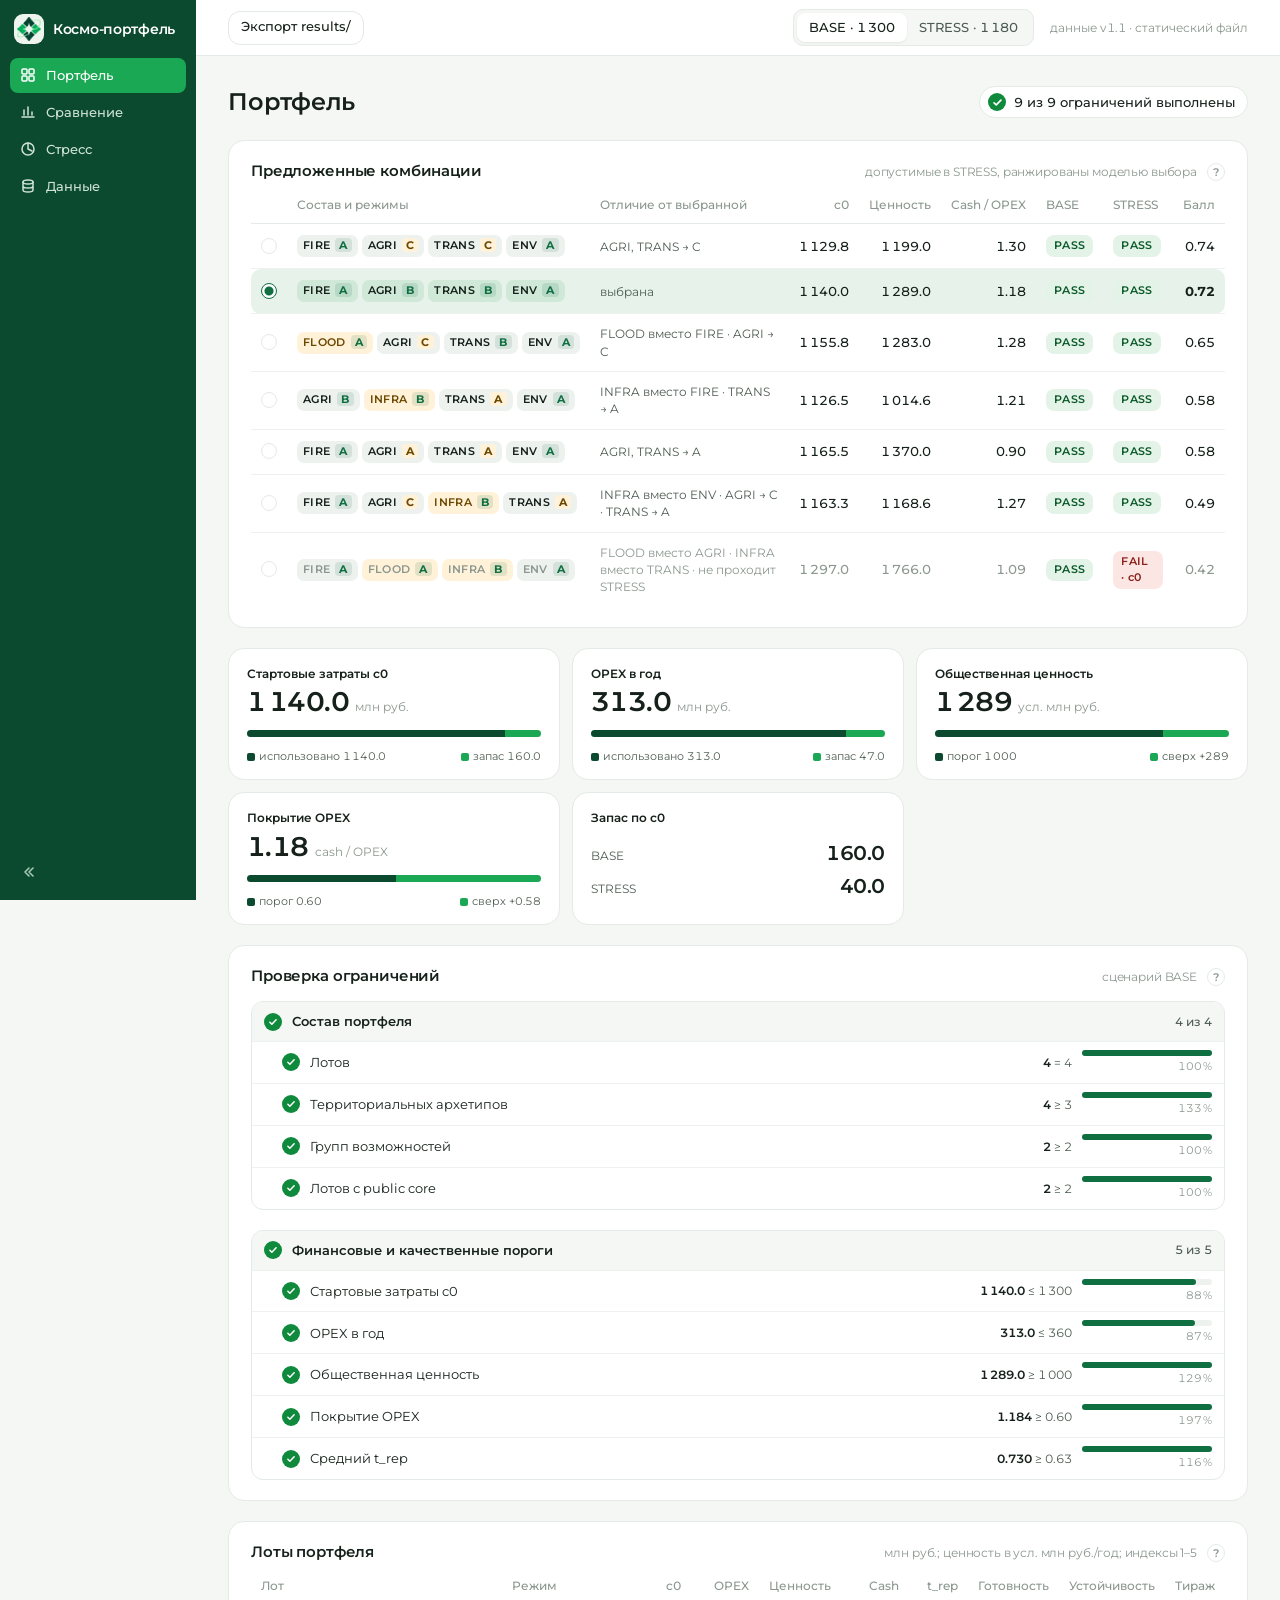
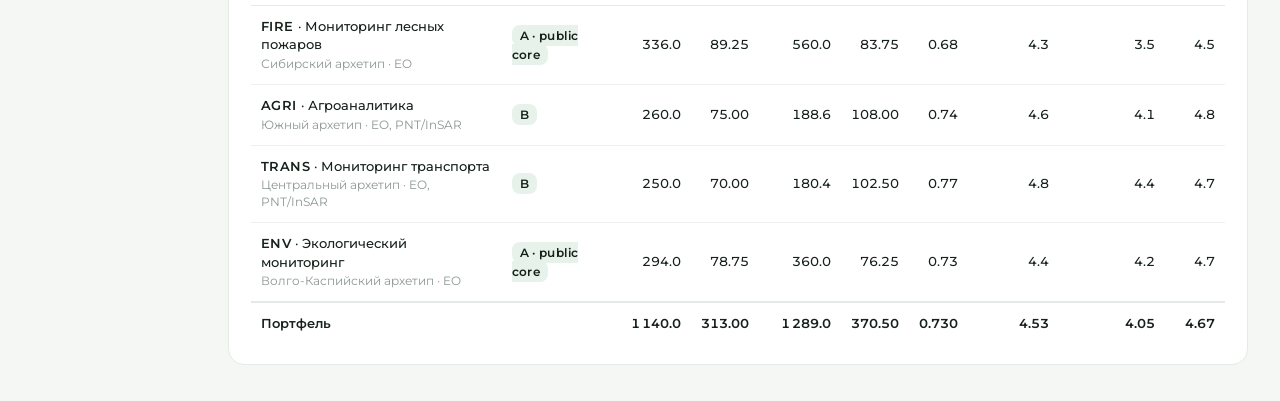
==== app/static/index.html @ 5682536c "Add the real front end and calculation wires for Case 02 tool app/: static vanilla-JS interface buil" ====
<!doctype html>
<html lang="ru">
<head>
<meta charset="utf-8">
<meta name="viewport" content="width=device-width,initial-scale=1">
<title>Космо-портфель</title>
<link rel="stylesheet" href="https://fonts.googleapis.com/css2?family=Montserrat:wght@400;500;600;700&display=swap">
<link rel="stylesheet" href="styles.css">
</head>
<body>
<div class="shell" id="shell">
  <aside class="side">
    <div class="brand"><i><img src="logo.png" alt=""></i><span>Космо-портфель</span></div>
    <nav class="nav" id="nav"></nav>
    <div class="collapse" id="collapse" title="Свернуть панель"><svg viewBox="0 0 16 16" fill="none" stroke="currentColor" stroke-width="1.6" stroke-linecap="round" stroke-linejoin="round"><path d="M9 4L5 8l4 4M13 4L9 8l4 4"></path></svg></div>
  </aside>
  <div class="body">
    <header class="hdr">
      <div class="hleft"><span class="btn ghost sm" id="export" title="Записать results/base.json, stress.json, alternatives.csv">Экспорт results/</span><span class="toast" id="toast"></span></div>
      <div class="hright"><div class="segc" id="scenario"></div><span class="ver" id="ver"></span></div>
    </header>
    <main class="main" id="main"><div class="empty">Загрузка…</div></main>
  </div>
</div>
<script type="module" src="app.js"></script>
</body>
</html>
---- app/static/styles.css ----
:root{color-scheme:light;
  --bg:#f5f7f5;--surface:#ffffff;--ink:#15211a;--ink-2:#4d5c52;--muted:#8b978f;--rule:#e4eae5;--rule-2:#eef2ef;
  --brand:#0f6f40;--brand-soft:#e6f2ea;--accent:#1aa854;
  --good:#0f8a3c;--good-soft:#e3f3e8;--crit:#c53a2f;--crit-soft:#fbe6e3;--warn:#c98500;--warn-soft:#fff2d8;
  --s1:#1e7c40;--s2:#d9861a;
  --f-ui:"Montserrat","Segoe UI",Arial,sans-serif;
  --f-display:"Montserrat","Segoe UI",Arial,sans-serif;
  --f-num:"Montserrat","Segoe UI",Arial,sans-serif;
  --f-code:"Montserrat","Segoe UI",Arial,sans-serif;
  --code-tracking:.03em;}
*{box-sizing:border-box}
html,body{margin:0;background:var(--bg);color:var(--ink);font-family:var(--f-ui);font-size:13px;line-height:1.45}
a{color:var(--brand);text-decoration:none}a:hover{color:#0b4a2e}
.shell{width:1600px;background:var(--bg);display:grid;grid-template-columns:196px 1fr}
.shell.collapsed{grid-template-columns:56px 1fr}
.body{min-width:0;display:flex;flex-direction:column}
/* sidebar: nav only */
.side{background:#0b4a2e;color:#cfe3d5;display:flex;flex-direction:column;padding:12px 10px 10px}
.side .brand{display:flex;align-items:center;gap:9px;padding:2px 4px 14px;color:#fff;font-family:var(--f-display);font-size:14px;font-weight:600;letter-spacing:-.02em;white-space:nowrap}
.side .brand i{width:30px;height:30px;border-radius:9px;background:#eef4ee;display:grid;place-items:center;flex:none}
.side .brand img{width:24px;height:24px;object-fit:contain}
.nav{display:flex;flex-direction:column;gap:2px}
.nav a{display:flex;align-items:center;gap:10px;padding:8px 10px;border-radius:8px;color:#cfe3d5;font-weight:500;font-size:13px;white-space:nowrap}
.nav a.on{background:#1aa854;color:#fff}
.nav svg{width:16px;height:16px;flex:none}
.collapse{margin-top:auto;width:36px;height:36px;display:grid;place-items:center;border-radius:8px;color:#a9cbb4;cursor:pointer}
.collapse svg{width:16px;height:16px}
.shell.collapsed .side{padding:12px 8px 10px;align-items:center}
.shell.collapsed .side .brand{padding:2px 0 14px}
.shell.collapsed .side .brand span,.shell.collapsed .nav a span{display:none}
.shell.collapsed .nav a{width:40px;padding:10px 0;justify-content:center}
.shell.collapsed .collapse svg{transform:scaleX(-1)}
/* header */
.hdr{height:56px;display:flex;align-items:center;justify-content:flex-end;gap:16px;padding:0 32px;background:var(--surface);border-bottom:1px solid var(--rule)}
.hright{display:flex;align-items:center;gap:16px}
.segc{display:flex;background:var(--bg);border:1px solid var(--rule);border-radius:10px;padding:3px}
.segc span{padding:5px 12px;border-radius:8px;font-size:13px;font-weight:500;color:var(--ink-2);font-variant-numeric:tabular-nums}
.segc span.on{background:var(--surface);color:var(--ink);box-shadow:0 1px 2px rgba(21,33,26,.08)}
.ver{font-size:12px;color:var(--muted);font-variant-numeric:tabular-nums}
/* page */
.main{padding:28px 32px 36px;display:flex;flex-direction:column;gap:20px}
.top{display:flex;align-items:center;justify-content:space-between;gap:16px;min-height:36px}
h1{font-family:var(--f-display);font-size:24px;font-weight:600;letter-spacing:-.01em;margin:0;line-height:1.1}
.pill{display:inline-flex;align-items:center;gap:8px;font-weight:500;font-size:13px;padding:6px 12px 6px 8px;border-radius:999px;background:var(--surface);border:1px solid var(--rule);color:var(--ink);font-variant-numeric:tabular-nums}
.pill .dot{width:18px;height:18px;border-radius:50%;display:grid;place-items:center;background:var(--good)}
.pill.bad .dot{background:var(--crit)}.pill.warn .dot{background:var(--warn)}
.pill .dot svg{width:11px;height:11px}
.card{background:var(--surface);border:1px solid var(--rule);border-radius:16px;padding:20px 22px}
.card h2{font-family:var(--f-display);font-size:14.5px;font-weight:600;letter-spacing:-.01em;margin:0 0 14px;display:flex;align-items:center;gap:10px}
.card h2 .u{font-family:var(--f-ui);font-size:12px;font-weight:400;color:var(--muted);margin-left:auto}
.card h2 .help{margin-left:auto}.card h2 .u+.help{margin-left:0}
/* help button + popover */
.help{position:relative;display:inline-flex;flex:none}
.help i{width:18px;height:18px;border-radius:50%;border:1px solid var(--rule);background:var(--surface);color:var(--muted);font-family:var(--f-ui);font-style:normal;font-weight:600;font-size:11px;line-height:16px;display:grid;place-items:center;cursor:pointer}
.help.open i{background:var(--ink);border-color:var(--ink);color:#fff}
.pop{display:none;position:absolute;top:26px;right:0;width:340px;background:var(--surface);border:1px solid var(--rule);border-radius:14px;box-shadow:0 10px 28px rgba(21,33,26,.16);padding:12px 14px;font-family:var(--f-ui);font-size:12.5px;line-height:1.5;font-weight:400;color:var(--ink-2);letter-spacing:0;z-index:5;text-align:left;white-space:normal}
.pop b{color:var(--ink);font-weight:600}
.help.open .pop{display:block}
.row2{display:grid;grid-template-columns:1fr 1fr;gap:20px}
.row2.w{grid-template-columns:1.1fr 1fr}
/* composer */
.composer{display:grid;grid-template-columns:repeat(4,minmax(0,1fr)) auto;gap:12px;align-items:start}
.fld label{display:block;font-size:12px;color:var(--muted);margin-bottom:5px}
.acts{display:flex;gap:8px;padding-top:23px}
.sel{height:48px;display:flex;align-items:center;gap:10px;padding:0 12px 0 14px;background:var(--surface);border:1px solid var(--rule);border-radius:12px}
.code{font-family:var(--f-code);letter-spacing:var(--code-tracking);font-weight:600;font-size:13px;color:var(--brand)}
.sel .nm{color:var(--ink-2);font-size:13px;flex:1;white-space:nowrap;overflow:hidden;text-overflow:ellipsis}
.mode{font-family:var(--f-code);letter-spacing:var(--code-tracking);font-size:12px;font-weight:600;color:var(--ink);background:var(--brand-soft);padding:3px 8px;border-radius:8px}
.sel svg{width:14px;height:14px;color:var(--muted);flex:none}
.btn{height:48px;display:inline-flex;align-items:center;padding:0 16px;border-radius:12px;background:var(--brand);color:#fff;font-weight:600;font-size:14px;white-space:nowrap}
.btn.ghost{background:var(--surface);border:1px solid var(--rule);color:var(--ink);font-weight:500}
/* tiles */
.tiles{display:grid;grid-template-columns:repeat(5,minmax(0,1fr));gap:12px}
.tiles.four{grid-template-columns:repeat(4,minmax(0,1fr))}
.tile{background:var(--surface);border:1px solid var(--rule);border-radius:16px;padding:16px 18px 14px;display:flex;flex-direction:column;gap:6px}
.tile .tl{display:flex;justify-content:space-between;align-items:center;font-size:12px;color:var(--ink);font-weight:600}
.seg{display:flex;height:7px;border-radius:4px;overflow:hidden;margin-top:8px;background:var(--rule-2)}
.seg i{display:block;height:100%}.seg .req{background:#0b4a2e}.seg .sur{background:var(--accent)}
.seglbl{display:flex;justify-content:space-between;gap:6px;font-size:11px;color:var(--ink-2);margin-top:6px;white-space:nowrap;font-variant-numeric:tabular-nums}
.seglbl .sw{width:8px;height:8px;border-radius:2px;margin-right:4px}
.seglbl.col{flex-direction:column;align-items:flex-start;gap:3px;margin-top:12px}
.tile .tv{font-family:var(--f-num);font-size:27px;font-weight:600;letter-spacing:-.02em;line-height:1.05;font-variant-numeric:tabular-nums}
.tile .tv small{font-family:var(--f-ui);font-size:12px;font-weight:400;color:var(--muted);margin-left:6px;letter-spacing:0;white-space:nowrap}
.bar{position:relative;height:4px;border-radius:2px;background:var(--rule-2);margin-top:6px}
.bar i{position:absolute;left:0;top:0;height:100%;border-radius:2px;background:var(--brand)}
.bar i.thin{background:var(--warn)}.bar i.bad{background:var(--crit)}
.bar b{position:absolute;top:-3px;width:2px;height:10px;background:var(--ink);border-radius:1px;margin-left:-1px}
.tile .tc{font-size:12px;color:var(--muted);font-variant-numeric:tabular-nums;display:flex;justify-content:space-between;gap:8px}
.tile .tc.warn{color:var(--warn)}
/* constraint checks */
.circ{width:18px;height:18px;border-radius:50%;display:grid;place-items:center;flex:none;background:var(--good)}
.circ svg{width:10px;height:10px}
.jobs{border:1px solid var(--rule);border-radius:12px;overflow:hidden}
.jg{border-bottom:1px solid var(--rule)}.jg:last-child{border-bottom:0}
.jh{display:flex;align-items:center;gap:10px;padding:10px 12px;background:var(--bg);font-weight:600;font-size:13px}
.jh .cnt{margin-left:auto;font-family:var(--f-num);font-size:12px;color:var(--ink-2);font-weight:500;font-variant-numeric:tabular-nums}
.jh .chev{width:14px;height:14px;color:var(--muted)}
.jr{display:grid;grid-template-columns:18px 1fr 130px 130px;gap:10px;align-items:center;padding:8px 12px 8px 30px;border-top:1px solid var(--rule-2);font-size:13px}
.jr .m{font-family:var(--f-num);font-size:12px;color:var(--ink-2);text-align:right;font-variant-numeric:tabular-nums;white-space:nowrap}
.jr .m b{color:var(--ink);font-weight:600}
.mbar{height:6px;background:var(--rule-2);border-radius:4px;position:relative}
.mbar i{position:absolute;left:0;top:0;height:100%;border-radius:3px;background:var(--brand)}
.mtxt{font-size:11px;color:var(--muted);text-align:right;margin-top:3px;font-variant-numeric:tabular-nums}
/* lot list */
.lotrow{display:grid;grid-template-columns:14px 52px 1fr auto auto;gap:12px;align-items:center;padding:10px 8px;border-bottom:1px solid var(--rule-2);font-size:13px}
.lotrow:last-child{border-bottom:0}
.lotrow.best{background:var(--brand-soft);border-radius:10px}
.lotrow .rg{font-size:12px;color:var(--muted)}
.lotrow .c0{font-family:var(--f-num);font-weight:500;font-variant-numeric:tabular-nums;white-space:nowrap}
.lotrow .chev{width:12px;height:12px;color:var(--muted)}
.lotdet{padding:4px 8px 14px 34px;border-bottom:1px solid var(--rule-2);display:grid;grid-template-columns:repeat(3,1fr);gap:8px 16px;font-size:12px}
.lotdet .k{color:var(--muted)}.lotdet .v{font-family:var(--f-num);font-weight:500;font-variant-numeric:tabular-nums;margin-top:1px}
/* composition checks (unused on page 1 now) */
.comp{display:flex;gap:28px;padding:0 4px;font-size:13px;color:var(--ink-2);font-variant-numeric:tabular-nums}
.ck{display:inline-flex;align-items:center;gap:8px}
.ck svg{width:14px;height:14px;color:var(--good)}
.ck b{font-weight:600;color:var(--ink)}
/* tables */
table{border-collapse:collapse;width:100%;font-size:13px}
th{font-size:12px;color:var(--muted);text-align:left;padding:0 10px 10px;border-bottom:1px solid var(--rule);font-weight:500;white-space:nowrap}
td{padding:11px 10px;border-bottom:1px solid var(--rule-2);vertical-align:middle}
tr:last-child td{border-bottom:0}
td.num,th.num{text-align:right;white-space:nowrap;font-variant-numeric:tabular-nums}
td.num{font-family:var(--f-num);font-weight:500}
td .code{color:var(--ink)}
td .sub{color:var(--muted);font-size:12px;margin-top:1px}
tr.hl td{background:var(--brand-soft)}
tr.hl td:first-child{border-radius:10px 0 0 10px}tr.hl td:last-child{border-radius:0 10px 10px 0}
.st{display:inline-flex;align-items:center;font-family:var(--f-code);letter-spacing:var(--code-tracking);font-size:11px;font-weight:600;padding:3px 8px;border-radius:8px}
.st.ok{background:var(--good-soft);color:#0c5a2a}.st.fail{background:var(--crit-soft);color:#8a2119}.st.thin{background:var(--warn-soft);color:#6b4700}
.note{font-size:12px;color:var(--muted);margin-top:10px}
/* charts */
svg text{font-family:var(--f-ui);font-size:11px;fill:var(--ink-2)}
svg text.n{font-family:var(--f-num);font-variant-numeric:tabular-nums;font-weight:500}
svg text.xl,svg .xl text{font-size:9.5px;letter-spacing:.02em;fill:var(--ink-2)}
svg .xm text{font-size:9px;letter-spacing:.1em;fill:var(--muted);font-weight:600}
svg .grid{stroke:var(--rule-2);stroke-width:1}svg .axis{stroke:var(--rule);stroke-width:1}
.legend{display:flex;gap:16px;font-size:12px;color:var(--ink-2);margin-top:8px}
.legend i{display:inline-block;width:10px;height:10px;border-radius:3px;margin-right:6px;vertical-align:-1px}
.legend i.line{width:14px;height:0;border-top:2px dashed var(--crit);vertical-align:2px;border-radius:0}
/* horizontal bars */
.hb{display:grid;grid-template-columns:170px 1fr 56px;gap:12px;align-items:center;font-size:13px;padding:6px 0;font-variant-numeric:tabular-nums}
.hb .code{color:var(--ink)}
.hb .track{height:8px;background:var(--rule-2);border-radius:4px;position:relative}
.hb .track i{position:absolute;left:0;top:0;height:100%;border-radius:4px;background:var(--brand)}
.hb .v{font-family:var(--f-num);font-weight:500;text-align:right}
/* chips */
.chips{display:flex;gap:6px;flex-wrap:wrap}
.chip{display:inline-flex;align-items:center;gap:6px;font-size:13px;padding:7px 12px;white-space:nowrap;border-radius:8px;background:var(--surface);color:var(--ink-2);border:1px solid var(--rule)}
.chip.on{background:var(--ink);color:#fff;border-color:var(--ink)}
.chip svg{width:12px;height:12px}
/* matrix */
.matrix td{text-align:center}
.matrix td:first-child,.matrix th:first-child,.matrix td:last-child,.matrix th:last-child{text-align:left}
.cell{display:inline-block;font-family:var(--f-num);font-variant-numeric:tabular-nums;font-size:12px;font-weight:500;padding:4px 10px;border-radius:8px;min-width:92px}
.cell.ok{background:var(--good-soft);color:#0c5a2a}.cell.thin{background:var(--warn-soft);color:#6b4700}.cell.bad{background:var(--crit-soft);color:#8a2119}
.sw{display:inline-block;width:10px;height:10px;border-radius:3px;margin-right:6px;vertical-align:-1px}
/* weights */
.wrow{display:grid;grid-template-columns:172px 40px 88px 1fr;gap:12px;align-items:center;padding:8px 0;border-bottom:1px solid var(--rule-2);font-size:13px}
.wrow:last-child{border-bottom:0}
.wrow .w{font-family:var(--f-num);font-weight:500;text-align:right;font-variant-numeric:tabular-nums}
.wrow .track{height:6px;background:var(--rule-2);border-radius:3px}.wrow .track i{display:block;height:100%;background:var(--brand);border-radius:3px}
.wrow .why{font-size:12px;color:var(--muted);white-space:nowrap}
.lock{display:inline-flex;align-items:center;gap:6px;font-size:12px;color:var(--good);font-weight:500}
.lock svg{width:13px;height:13px}
/* type-specimen caption strip (font proposals only) */
.spec{grid-column:1/-1;height:44px;display:flex;align-items:center;gap:14px;padding:0 36px;background:var(--ink);color:#fff;font-size:13px}
.spec b{font-family:var(--f-display);font-weight:600;font-size:14px}
.spec span{color:#b9c6bd}

/* suggested combinations */
.radio{display:inline-block;width:16px;height:16px;border-radius:50%;border:1.5px solid var(--rule);background:var(--surface);vertical-align:-3px}
.radio.on{border-color:var(--brand);background:radial-gradient(circle,var(--brand) 0 4px,var(--surface) 5px)}
.lots{display:inline-flex;gap:4px}
.lot{font-family:var(--f-code);letter-spacing:var(--code-tracking);font-size:11px;font-weight:600;color:var(--ink);background:var(--rule-2);padding:3px 6px;border-radius:7px;white-space:nowrap}
tr.hl .lot{background:#cfe8d8}
.lot.swap{background:var(--warn-soft);color:#6b4700}
td.why{color:var(--ink-2);font-size:12px}
tr.dim td{color:var(--muted)}tr.dim .lot{color:var(--muted)}
/* constraint groups side by side */
.jobs2{display:grid;grid-template-columns:1fr 1fr;gap:20px}
.mbar i.thin{background:var(--warn)}.mtxt.thin{color:var(--warn)}
/* lots table */
tr.total td{border-top:2px solid var(--rule);border-bottom:0;font-weight:600;color:var(--ink)}
td .name{font-weight:500}td .sub{color:var(--muted);font-size:11.5px;margin-top:2px}

/* lot chips with mode letter */
.lot b{margin-left:5px;padding:0 4px;border-radius:4px;background:rgba(15,111,64,.12);color:var(--brand);font-weight:700}
.lot b.chg{background:var(--warn-soft);color:#6b4700}
/* two-line margin tile */
.two{display:flex;flex-direction:column;gap:4px;margin-top:6px}
.two div{display:flex;justify-content:space-between;align-items:baseline;font-size:12px;color:var(--ink-2)}
.two b{font-family:var(--f-num);font-size:20px;font-weight:600;color:var(--ink);font-variant-numeric:tabular-nums;letter-spacing:-.02em}

/* ---- app-specific (interactive states, fluid shell) ---- */
.shell{width:100%;min-height:100vh}
.side{position:sticky;top:0;height:100vh}
.nav a{cursor:pointer;user-select:none}.nav a:hover{background:rgba(255,255,255,.08);color:#fff}.nav a.on:hover{background:#1aa854}
.collapse:hover{background:rgba(255,255,255,.08);color:#fff}
.hdr{justify-content:space-between}
.hleft{display:flex;align-items:center;gap:12px}
.btn.sm{height:34px;padding:0 12px;font-size:12.5px;cursor:pointer}
.toast{font-size:12px;color:var(--good);opacity:0;transition:opacity .3s}.toast.show{opacity:1}
.segc span{cursor:pointer}
tr.pick{cursor:pointer}tr.pick:hover td{background:var(--bg)}tr.pick.hl:hover td{background:var(--brand-soft)}
.radio{cursor:pointer}
.help i{cursor:pointer}
.pill.bad .dot{background:var(--crit)}
.two b.neg{color:var(--crit)}
.jr.bad{background:var(--crit-soft)}.jr.bad .circ{background:var(--crit)}.jr.bad .mbar i{background:var(--crit)}.jr.bad .mtxt{color:var(--crit)}
.jh.bad .circ{background:var(--crit)}
.empty{padding:24px;color:var(--muted);font-size:13px}
svg .xm text{font-size:9px;letter-spacing:.1em;fill:var(--muted);font-weight:600}
@media (max-width:1280px){.tiles{grid-template-columns:repeat(3,minmax(0,1fr))}.row2,.row2.w,.jobs2{grid-template-columns:1fr}}

/* ---- вкладка «Данные» ---- */
.slots{display:grid;grid-template-columns:repeat(3,minmax(0,1fr));gap:12px}
.slot{display:flex;flex-direction:column;gap:8px;padding:16px 18px;border:1.5px dashed var(--rule);border-radius:14px;background:var(--bg);cursor:pointer;min-height:96px;justify-content:center}
.slot:hover{border-color:var(--brand)}.slot.ok{border-style:solid;border-color:var(--good);background:var(--good-soft)}.slot.bad{border-style:solid;border-color:var(--crit);background:var(--crit-soft)}
.slot input{display:none}
.slot-t{display:flex;align-items:baseline;gap:10px}.slot-t b{font-size:13px}.slot-t span{font-size:12px;color:var(--ink-2)}
.slot-s{font-size:12px}.slot-s .muted{color:var(--muted)}
.dz.over{outline:2px solid var(--brand);outline-offset:-2px}
.issues{margin-top:12px;font-size:12.5px}.issues b{display:block;margin:8px 0 4px}
.iss{padding:6px 10px;border-radius:8px;margin-bottom:4px}.iss.bad{background:var(--crit-soft);color:#8a2119}.iss.warn{background:var(--warn-soft);color:#6b4700}
.acts2{display:flex;gap:8px;align-items:center;margin-top:16px}
.btn.off{opacity:.45;pointer-events:none}
.fmt{display:grid;grid-template-columns:repeat(3,minmax(0,1fr));gap:20px;font-size:12.5px}.fmt b{display:block;margin-bottom:8px}
.cols{display:flex;flex-wrap:wrap;gap:4px}.cols .lot{font-weight:500;letter-spacing:0}.cols .lot.txt{background:#e6f2ea}
.scroll{overflow-x:auto}.scroll table{min-width:900px}
table.half{max-width:520px}
td.mono{font-family:var(--f-code);letter-spacing:.03em;font-size:12px;color:var(--ink-2)}
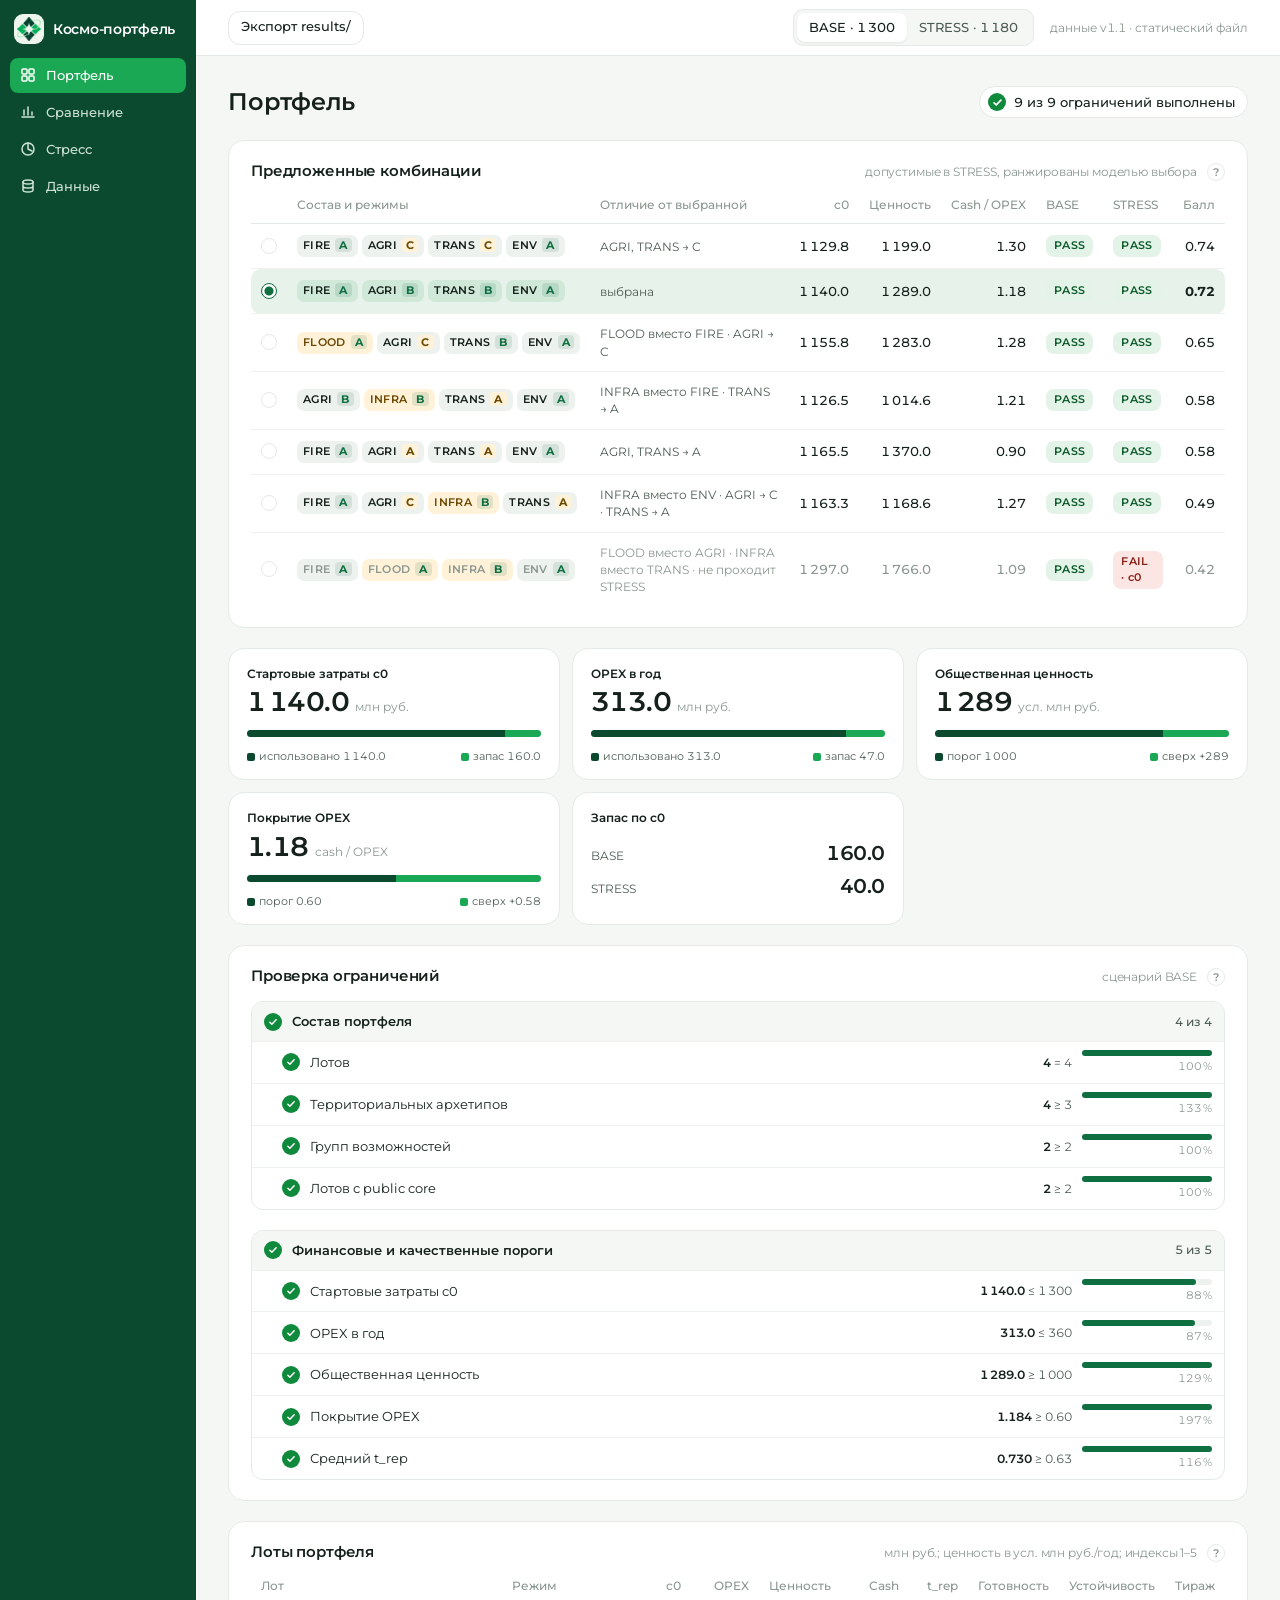
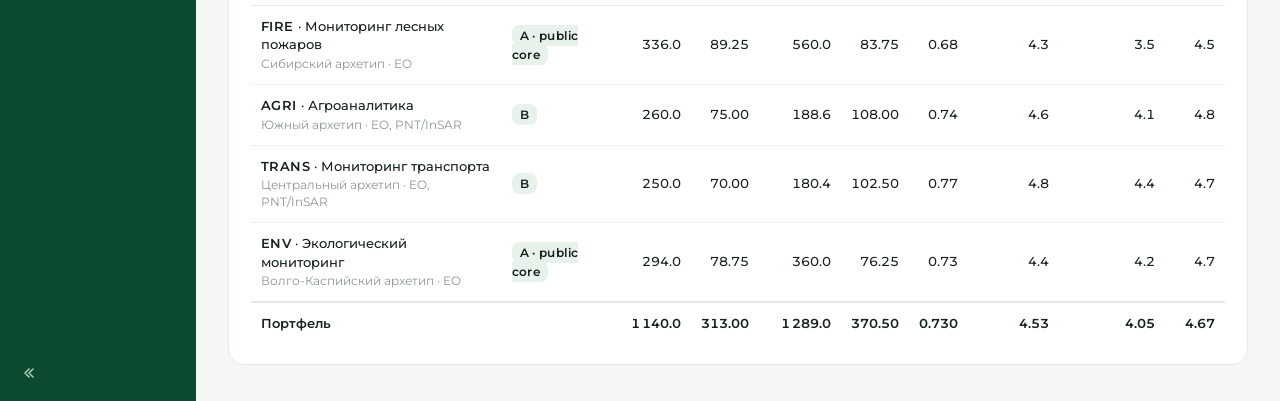
==== commit 1f9a6577: "App: sidebar spans the full page like the mockup The panel no longer stops at the viewport height; b" ====
--- a/app/static/index.html
+++ b/app/static/index.html
@@ -10,8 +10,10 @@
 <body>
 <div class="shell" id="shell">
   <aside class="side">
-    <div class="brand"><i><img src="logo.png" alt=""></i><span>Космо-портфель</span></div>
-    <nav class="nav" id="nav"></nav>
+    <div class="side-top">
+      <div class="brand"><i><img src="logo.png" alt=""></i><span>Космо-портфель</span></div>
+      <nav class="nav" id="nav"></nav>
+    </div>
     <div class="collapse" id="collapse" title="Свернуть панель"><svg viewBox="0 0 16 16" fill="none" stroke="currentColor" stroke-width="1.6" stroke-linecap="round" stroke-linejoin="round"><path d="M9 4L5 8l4 4M13 4L9 8l4 4"></path></svg></div>
   </aside>
   <div class="body">
--- a/app/static/styles.css
+++ b/app/static/styles.css
@@ -194,7 +194,9 @@
 
 /* ---- app-specific (interactive states, fluid shell) ---- */
 .shell{width:100%;min-height:100vh}
-.side{position:sticky;top:0;height:100vh}
+/* панель на всю высоту страницы, как в макете; бренд с навигацией липнут к верху окна при прокрутке, кнопка сворачивания — внизу панели */
+.side{min-height:100vh}
+.side-top{position:sticky;top:12px;display:flex;flex-direction:column}
 .nav a{cursor:pointer;user-select:none}.nav a:hover{background:rgba(255,255,255,.08);color:#fff}.nav a.on:hover{background:#1aa854}
 .collapse:hover{background:rgba(255,255,255,.08);color:#fff}
 .hdr{justify-content:space-between}
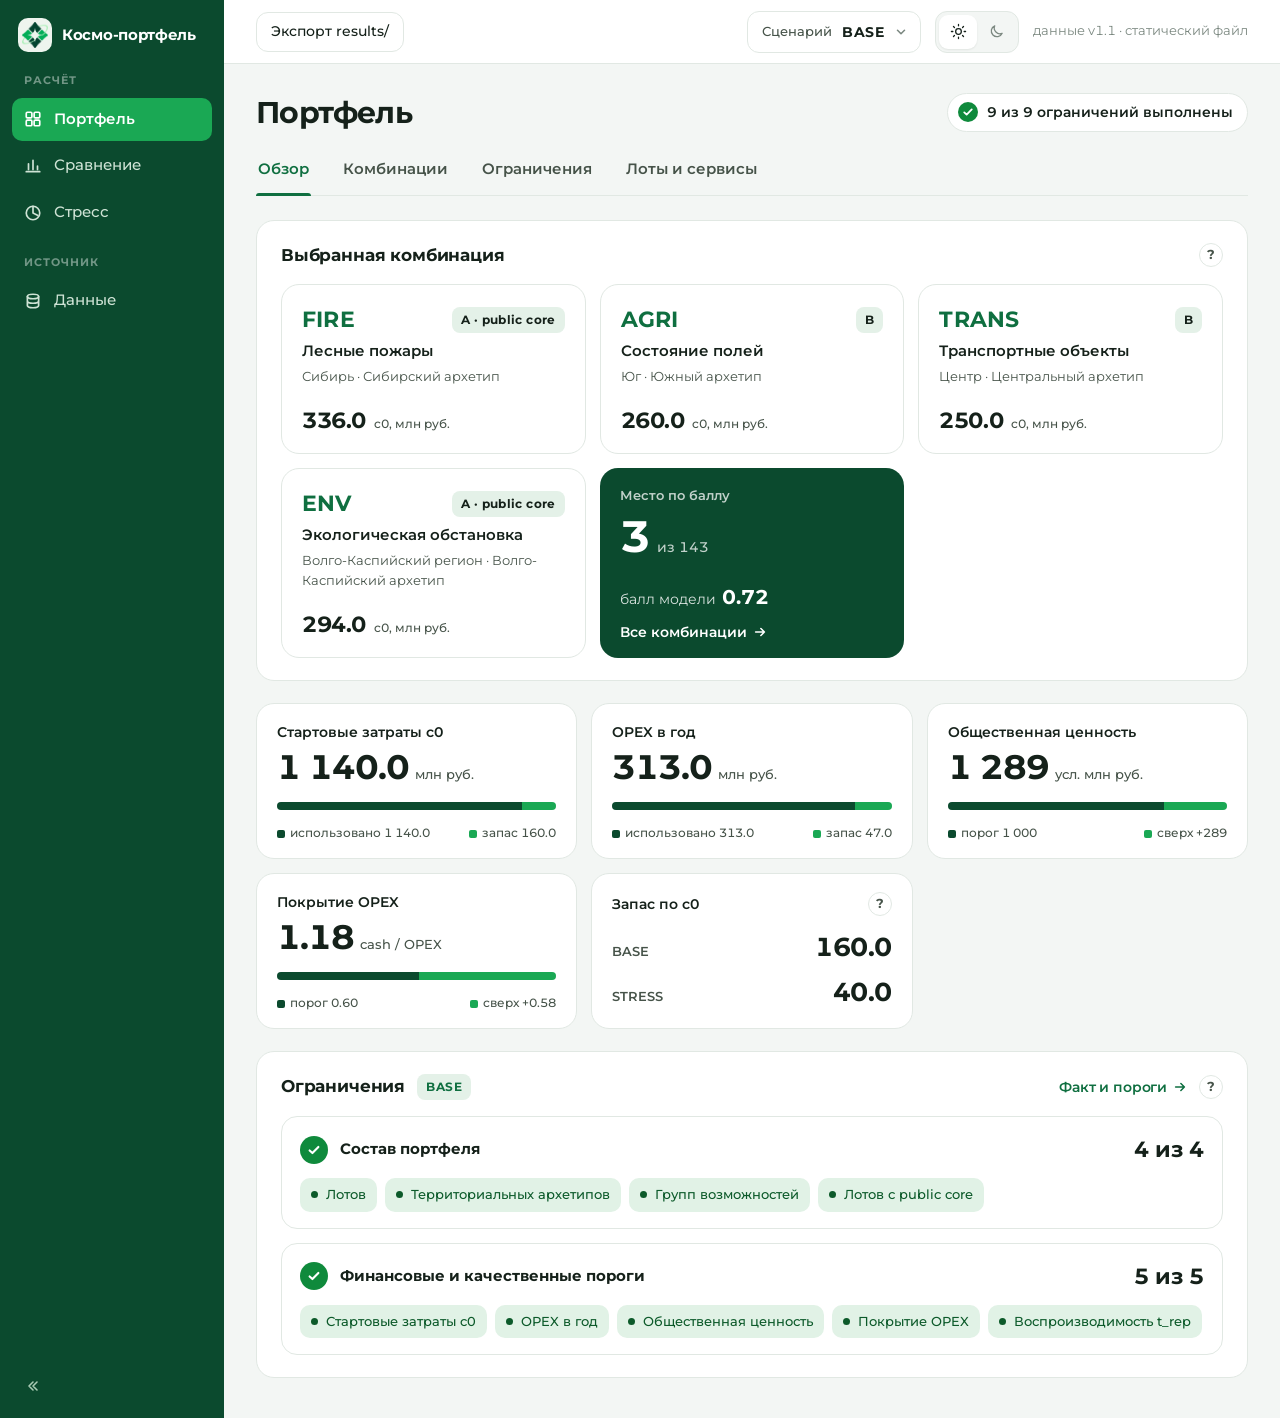
==== commit c1637336: "Redesign interface: dark theme, scenario menu, sub tabs on every page - Light and dark themes via to" ====
--- a/app/static/index.html
+++ b/app/static/index.html
@@ -4,6 +4,7 @@
 <meta charset="utf-8">
 <meta name="viewport" content="width=device-width,initial-scale=1">
 <title>Космо-портфель</title>
+<script>(function(){try{var t=localStorage.getItem('kp.theme');document.documentElement.dataset.theme=t||(matchMedia('(prefers-color-scheme: dark)').matches?'dark':'light');}catch(e){document.documentElement.dataset.theme='light';}})();</script>
 <link rel="stylesheet" href="https://fonts.googleapis.com/css2?family=Montserrat:wght@400;500;600;700&display=swap">
 <link rel="stylesheet" href="styles.css">
 </head>
@@ -19,7 +20,7 @@
   <div class="body">
     <header class="hdr">
       <div class="hleft"><span class="btn ghost sm" id="export" title="Записать results/base.json, stress.json, alternatives.csv">Экспорт results/</span><span class="toast" id="toast"></span></div>
-      <div class="hright"><div class="segc" id="scenario"></div><span class="ver" id="ver"></span></div>
+      <div class="hright"><div class="dd" id="scenario"></div><div class="tsw" id="theme"></div><span class="ver" id="ver"></span></div>
     </header>
     <main class="main" id="main"><div class="empty">Загрузка…</div></main>
   </div>
--- a/app/static/styles.css
+++ b/app/static/styles.css
@@ -1,234 +1,266 @@
+/* Космо-портфель — стили интерфейса. Две темы через data-theme на <html>; все цвета — токены ниже. */
 :root{color-scheme:light;
-  --bg:#f5f7f5;--surface:#ffffff;--ink:#15211a;--ink-2:#4d5c52;--muted:#8b978f;--rule:#e4eae5;--rule-2:#eef2ef;
-  --brand:#0f6f40;--brand-soft:#e6f2ea;--accent:#1aa854;
-  --good:#0f8a3c;--good-soft:#e3f3e8;--crit:#c53a2f;--crit-soft:#fbe6e3;--warn:#c98500;--warn-soft:#fff2d8;
-  --s1:#1e7c40;--s2:#d9861a;
+  --bg:#f3f6f4;--surface:#ffffff;--surface-2:#f7f9f7;--ink:#15211a;--ink-2:#465349;--muted:#7b8880;--rule:#e1e8e3;--rule-2:#ecf1ed;
+  --brand:#0f6f40;--brand-soft:#e4f1e8;--on-brand:#ffffff;--accent:#1aa854;
+  --good:#0f8a3c;--good-soft:#e1f2e6;--good-ink:#0c5a2a;
+  --crit:#c53a2f;--crit-soft:#fbe6e3;--crit-ink:#8a2119;
+  --warn:#c98500;--warn-soft:#fff1d6;--warn-ink:#6b4700;
+  --side:#0b4a2e;--side-ink:#cfe3d5;--side-dim:rgba(255,255,255,.42);--side-on:#1aa854;--side-hover:rgba(255,255,255,.08);
+  --seg-a:#0b4a2e;--seg-b:#1aa854;--hl-chip:#cfe8d8;--s1:#1e7c40;--s2:#d9861a;
+  --shadow:0 10px 28px rgba(21,33,26,.16);--shadow-sm:0 1px 2px rgba(21,33,26,.08);
   --f-ui:"Montserrat","Segoe UI",Arial,sans-serif;
   --f-display:"Montserrat","Segoe UI",Arial,sans-serif;
   --f-num:"Montserrat","Segoe UI",Arial,sans-serif;
   --f-code:"Montserrat","Segoe UI",Arial,sans-serif;
   --code-tracking:.03em;}
+:root[data-theme="dark"]{color-scheme:dark;
+  --bg:#0e1411;--surface:#161e19;--surface-2:#1b2520;--ink:#e9f0ea;--ink-2:#b3c0b7;--muted:#7d8b82;--rule:#26322b;--rule-2:#1f2a24;
+  --brand:#3ec27a;--brand-soft:#173324;--on-brand:#06120b;--accent:#3ec27a;
+  --good:#3cbf6b;--good-soft:#16301f;--good-ink:#9fe0b6;
+  --crit:#e2604f;--crit-soft:#3a1c18;--crit-ink:#f3b0a6;
+  --warn:#e0a327;--warn-soft:#3a2c0f;--warn-ink:#f0cf7a;
+  --side:#08301f;--side-ink:#b6ccbc;--side-dim:rgba(255,255,255,.38);--side-on:#1aa854;--side-hover:rgba(255,255,255,.07);
+  --seg-a:#2f8f57;--seg-b:#6fe0a0;--hl-chip:#23472f;--s1:#3ec27a;--s2:#e8a03a;
+  --shadow:0 12px 32px rgba(0,0,0,.55);--shadow-sm:0 1px 2px rgba(0,0,0,.4);}
 *{box-sizing:border-box}
-html,body{margin:0;background:var(--bg);color:var(--ink);font-family:var(--f-ui);font-size:13px;line-height:1.45}
-a{color:var(--brand);text-decoration:none}a:hover{color:#0b4a2e}
-.shell{width:1600px;background:var(--bg);display:grid;grid-template-columns:196px 1fr}
-.shell.collapsed{grid-template-columns:56px 1fr}
+html,body{margin:0;background:var(--bg);color:var(--ink);font-family:var(--f-ui);font-size:14px;line-height:1.5}
+a{color:var(--brand);text-decoration:none}a:hover{color:var(--accent)}
+button{font-family:inherit}
+.shell{width:100%;min-height:100vh;background:var(--bg);display:grid;grid-template-columns:224px 1fr}
+.shell.collapsed{grid-template-columns:64px 1fr}
 .body{min-width:0;display:flex;flex-direction:column}
-/* sidebar: nav only */
-.side{background:#0b4a2e;color:#cfe3d5;display:flex;flex-direction:column;padding:12px 10px 10px}
-.side .brand{display:flex;align-items:center;gap:9px;padding:2px 4px 14px;color:#fff;font-family:var(--f-display);font-size:14px;font-weight:600;letter-spacing:-.02em;white-space:nowrap}
-.side .brand i{width:30px;height:30px;border-radius:9px;background:#eef4ee;display:grid;place-items:center;flex:none}
-.side .brand img{width:24px;height:24px;object-fit:contain}
-.nav{display:flex;flex-direction:column;gap:2px}
-.nav a{display:flex;align-items:center;gap:10px;padding:8px 10px;border-radius:8px;color:#cfe3d5;font-weight:500;font-size:13px;white-space:nowrap}
-.nav a.on{background:#1aa854;color:#fff}
-.nav svg{width:16px;height:16px;flex:none}
-.collapse{margin-top:auto;width:36px;height:36px;display:grid;place-items:center;border-radius:8px;color:#a9cbb4;cursor:pointer}
+
+/* ---- боковая панель ---- */
+.side{background:var(--side);color:var(--side-ink);display:flex;flex-direction:column;padding:14px 12px 12px;min-height:100vh}
+.side-top{position:sticky;top:14px;display:flex;flex-direction:column}
+.side .brand{display:flex;align-items:center;gap:10px;padding:4px 6px 18px;color:#fff;font-family:var(--f-display);font-size:15px;font-weight:700;letter-spacing:-.02em;white-space:nowrap}
+.side .brand i{width:34px;height:34px;border-radius:10px;background:#eef4ee;display:grid;place-items:center;flex:none}
+.side .brand img{width:26px;height:26px;object-fit:contain}
+.nav{display:flex;flex-direction:column;gap:3px}
+.nav .grp{padding:16px 12px 6px;font-size:11px;font-weight:700;letter-spacing:.09em;text-transform:uppercase;color:var(--side-dim);white-space:nowrap}
+.nav .grp:first-child{padding-top:2px}
+.nav a{display:flex;align-items:center;gap:12px;padding:11px 12px;border-radius:10px;color:var(--side-ink);font-weight:500;font-size:14.5px;white-space:nowrap;cursor:pointer;user-select:none}
+.nav a:hover{background:var(--side-hover);color:#fff}
+.nav a.on,.nav a.on:hover{background:var(--side-on);color:#fff;font-weight:600}
+.nav svg{width:18px;height:18px;flex:none}
+.collapse{margin-top:auto;width:40px;height:40px;display:grid;place-items:center;border-radius:10px;color:#a9cbb4;cursor:pointer}
+.collapse:hover{background:var(--side-hover);color:#fff}
 .collapse svg{width:16px;height:16px}
-.shell.collapsed .side{padding:12px 8px 10px;align-items:center}
-.shell.collapsed .side .brand{padding:2px 0 14px}
-.shell.collapsed .side .brand span,.shell.collapsed .nav a span{display:none}
-.shell.collapsed .nav a{width:40px;padding:10px 0;justify-content:center}
+.shell.collapsed .side{padding:14px 10px 12px;align-items:center}
+.shell.collapsed .side .brand{padding:4px 0 18px}
+.shell.collapsed .side .brand span,.shell.collapsed .nav a span,.shell.collapsed .nav .grp{display:none}
+.shell.collapsed .nav a{width:44px;padding:12px 0;justify-content:center}
 .shell.collapsed .collapse svg{transform:scaleX(-1)}
-/* header */
-.hdr{height:56px;display:flex;align-items:center;justify-content:flex-end;gap:16px;padding:0 32px;background:var(--surface);border-bottom:1px solid var(--rule)}
-.hright{display:flex;align-items:center;gap:16px}
-.segc{display:flex;background:var(--bg);border:1px solid var(--rule);border-radius:10px;padding:3px}
-.segc span{padding:5px 12px;border-radius:8px;font-size:13px;font-weight:500;color:var(--ink-2);font-variant-numeric:tabular-nums}
-.segc span.on{background:var(--surface);color:var(--ink);box-shadow:0 1px 2px rgba(21,33,26,.08)}
-.ver{font-size:12px;color:var(--muted);font-variant-numeric:tabular-nums}
-/* page */
-.main{padding:28px 32px 36px;display:flex;flex-direction:column;gap:20px}
-.top{display:flex;align-items:center;justify-content:space-between;gap:16px;min-height:36px}
-h1{font-family:var(--f-display);font-size:24px;font-weight:600;letter-spacing:-.01em;margin:0;line-height:1.1}
-.pill{display:inline-flex;align-items:center;gap:8px;font-weight:500;font-size:13px;padding:6px 12px 6px 8px;border-radius:999px;background:var(--surface);border:1px solid var(--rule);color:var(--ink);font-variant-numeric:tabular-nums}
-.pill .dot{width:18px;height:18px;border-radius:50%;display:grid;place-items:center;background:var(--good)}
+
+/* ---- шапка ---- */
+.hdr{height:64px;display:flex;align-items:center;justify-content:space-between;gap:16px;padding:0 32px;background:var(--surface);border-bottom:1px solid var(--rule)}
+.hleft,.hright{display:flex;align-items:center;gap:14px}
+.ver{font-size:12.5px;color:var(--muted);font-variant-numeric:tabular-nums;white-space:nowrap}
+.toast{font-size:13px;color:var(--good);opacity:0;transition:opacity .3s}.toast.show{opacity:1}
+/* выпадающий выбор сценария */
+.dd{position:relative}
+.dd-btn{height:42px;display:inline-flex;align-items:center;gap:10px;padding:0 12px 0 14px;border-radius:12px;border:1px solid var(--rule);background:var(--surface);color:var(--ink);font-size:14px;cursor:pointer}
+.dd-btn:hover,.dd.open .dd-btn{border-color:var(--brand)}
+.dd-btn .k{font-size:12.5px;font-weight:500;color:var(--ink-2)}
+.dd-btn b{font-weight:700;letter-spacing:.03em}
+.dd-btn svg{width:14px;height:14px;color:var(--muted);transition:transform .15s}
+.dd.open .dd-btn svg{transform:rotate(180deg)}
+.dd-pop{display:none;position:absolute;top:48px;right:0;min-width:250px;background:var(--surface);border:1px solid var(--rule);border-radius:14px;box-shadow:var(--shadow);padding:6px;z-index:6}
+.dd.open .dd-pop{display:block}
+.dd-it{display:grid;grid-template-columns:22px 1fr;gap:10px;align-items:center;padding:10px 12px;border-radius:10px;cursor:pointer}
+.dd-it:hover{background:var(--bg)}
+.dd-it b{display:block;font-size:14px;font-weight:700;letter-spacing:.03em;color:var(--ink)}
+.dd-it span{display:block;font-size:12.5px;color:var(--ink-2)}
+.dd-it .ck{width:22px;height:22px;border-radius:50%;display:grid;place-items:center;background:var(--brand-soft);color:var(--brand);visibility:hidden}
+.dd-it.on .ck{visibility:visible}
+.dd-it .ck svg{width:12px;height:12px}
+/* переключатель темы */
+.tsw{display:flex;background:var(--bg);border:1px solid var(--rule);border-radius:12px;padding:3px}
+.tsw button{width:38px;height:34px;border:0;border-radius:9px;background:transparent;color:var(--muted);display:grid;place-items:center;cursor:pointer}
+.tsw button:hover{color:var(--ink)}
+.tsw button.on{background:var(--surface);color:var(--ink);box-shadow:var(--shadow-sm)}
+.tsw svg{width:17px;height:17px}
+
+/* ---- страница ---- */
+.main{padding:26px 32px 40px;display:flex;flex-direction:column;gap:22px}
+.top{display:flex;align-items:center;justify-content:space-between;gap:16px;min-height:44px}
+h1{font-family:var(--f-display);font-size:30px;font-weight:700;letter-spacing:-.02em;margin:0;line-height:1.1}
+.pill{display:inline-flex;align-items:center;gap:9px;font-weight:600;font-size:14px;padding:8px 14px 8px 10px;border-radius:999px;background:var(--surface);border:1px solid var(--rule);color:var(--ink);font-variant-numeric:tabular-nums}
+.pill .dot{width:20px;height:20px;border-radius:50%;display:grid;place-items:center;background:var(--good)}
 .pill.bad .dot{background:var(--crit)}.pill.warn .dot{background:var(--warn)}
-.pill .dot svg{width:11px;height:11px}
-.card{background:var(--surface);border:1px solid var(--rule);border-radius:16px;padding:20px 22px}
-.card h2{font-family:var(--f-display);font-size:14.5px;font-weight:600;letter-spacing:-.01em;margin:0 0 14px;display:flex;align-items:center;gap:10px}
-.card h2 .u{font-family:var(--f-ui);font-size:12px;font-weight:400;color:var(--muted);margin-left:auto}
-.card h2 .help{margin-left:auto}.card h2 .u+.help{margin-left:0}
-/* help button + popover */
+.pill .dot svg{width:12px;height:12px}
+/* вкладки внутри страницы */
+.tabs{display:flex;gap:30px;border-bottom:1px solid var(--rule);margin:-6px 0 2px}
+.tabs a{position:relative;padding:8px 2px 14px;font-size:15px;font-weight:600;color:var(--ink-2);cursor:pointer;white-space:nowrap;user-select:none}
+.tabs a:hover{color:var(--ink)}
+.tabs a.on{color:var(--brand)}
+.tabs a.on::after{content:"";position:absolute;left:0;right:0;bottom:-1px;height:3px;border-radius:3px 3px 0 0;background:var(--brand)}
+.card{background:var(--surface);border:1px solid var(--rule);border-radius:18px;padding:22px 24px}
+.card h2{font-family:var(--f-display);font-size:17px;font-weight:700;letter-spacing:-.01em;margin:0 0 16px;display:flex;align-items:center;gap:12px}
+.card h2 .u{font-family:var(--f-ui);font-size:13px;font-weight:500;color:var(--ink-2);margin-left:auto}
+.card h2 .help{margin-left:auto}.card h2 .u+.help,.card h2 .more+.help{margin-left:0}
+.card h2 .more{margin-left:auto}
+.tag{display:inline-flex;align-items:center;font-size:12px;font-weight:700;letter-spacing:.04em;padding:4px 9px;border-radius:8px;background:var(--brand-soft);color:var(--brand)}
+.more{display:inline-flex;align-items:center;gap:6px;font-size:13.5px;font-weight:600;color:var(--brand);cursor:pointer;white-space:nowrap}
+.more svg{width:14px;height:14px}
+/* кнопка «?» и подсказка */
 .help{position:relative;display:inline-flex;flex:none}
-.help i{width:18px;height:18px;border-radius:50%;border:1px solid var(--rule);background:var(--surface);color:var(--muted);font-family:var(--f-ui);font-style:normal;font-weight:600;font-size:11px;line-height:16px;display:grid;place-items:center;cursor:pointer}
-.help.open i{background:var(--ink);border-color:var(--ink);color:#fff}
-.pop{display:none;position:absolute;top:26px;right:0;width:340px;background:var(--surface);border:1px solid var(--rule);border-radius:14px;box-shadow:0 10px 28px rgba(21,33,26,.16);padding:12px 14px;font-family:var(--f-ui);font-size:12.5px;line-height:1.5;font-weight:400;color:var(--ink-2);letter-spacing:0;z-index:5;text-align:left;white-space:normal}
-.pop b{color:var(--ink);font-weight:600}
+.help i{width:24px;height:24px;border-radius:50%;border:1px solid var(--rule);background:var(--surface);color:var(--ink-2);font-family:var(--f-ui);font-style:normal;font-weight:700;font-size:12.5px;display:grid;place-items:center;cursor:pointer}
+.help i:hover{border-color:var(--brand);color:var(--brand)}
+.help.open i{background:var(--ink);border-color:var(--ink);color:var(--surface)}
+.pop{display:none;position:absolute;top:32px;right:0;width:400px;background:var(--surface);border:1px solid var(--rule);border-radius:14px;box-shadow:var(--shadow);padding:14px 16px;font-family:var(--f-ui);font-size:13.5px;line-height:1.55;font-weight:400;color:var(--ink);letter-spacing:0;z-index:5;text-align:left;white-space:normal}
+.pop b{font-weight:700}
+.pop .lg{display:flex;flex-wrap:wrap;gap:6px 14px;margin-bottom:8px;font-weight:500}
 .help.open .pop{display:block}
-.row2{display:grid;grid-template-columns:1fr 1fr;gap:20px}
+.row2{display:grid;grid-template-columns:1fr 1fr;gap:22px}
 .row2.w{grid-template-columns:1.1fr 1fr}
-/* composer */
-.composer{display:grid;grid-template-columns:repeat(4,minmax(0,1fr)) auto;gap:12px;align-items:start}
-.fld label{display:block;font-size:12px;color:var(--muted);margin-bottom:5px}
-.acts{display:flex;gap:8px;padding-top:23px}
-.sel{height:48px;display:flex;align-items:center;gap:10px;padding:0 12px 0 14px;background:var(--surface);border:1px solid var(--rule);border-radius:12px}
-.code{font-family:var(--f-code);letter-spacing:var(--code-tracking);font-weight:600;font-size:13px;color:var(--brand)}
-.sel .nm{color:var(--ink-2);font-size:13px;flex:1;white-space:nowrap;overflow:hidden;text-overflow:ellipsis}
-.mode{font-family:var(--f-code);letter-spacing:var(--code-tracking);font-size:12px;font-weight:600;color:var(--ink);background:var(--brand-soft);padding:3px 8px;border-radius:8px}
-.sel svg{width:14px;height:14px;color:var(--muted);flex:none}
-.btn{height:48px;display:inline-flex;align-items:center;padding:0 16px;border-radius:12px;background:var(--brand);color:#fff;font-weight:600;font-size:14px;white-space:nowrap}
+.code{font-family:var(--f-code);letter-spacing:var(--code-tracking);font-weight:700;font-size:13.5px;color:var(--brand)}
+.mode{font-family:var(--f-code);letter-spacing:var(--code-tracking);font-size:12px;font-weight:700;color:var(--ink);background:var(--brand-soft);padding:4px 9px;border-radius:8px;white-space:nowrap}
+.btn{height:48px;display:inline-flex;align-items:center;padding:0 18px;border-radius:12px;background:var(--brand);color:var(--on-brand);font-weight:600;font-size:14.5px;white-space:nowrap;cursor:pointer}
 .btn.ghost{background:var(--surface);border:1px solid var(--rule);color:var(--ink);font-weight:500}
-/* tiles */
-.tiles{display:grid;grid-template-columns:repeat(5,minmax(0,1fr));gap:12px}
-.tiles.four{grid-template-columns:repeat(4,minmax(0,1fr))}
-.tile{background:var(--surface);border:1px solid var(--rule);border-radius:16px;padding:16px 18px 14px;display:flex;flex-direction:column;gap:6px}
-.tile .tl{display:flex;justify-content:space-between;align-items:center;font-size:12px;color:var(--ink);font-weight:600}
-.seg{display:flex;height:7px;border-radius:4px;overflow:hidden;margin-top:8px;background:var(--rule-2)}
-.seg i{display:block;height:100%}.seg .req{background:#0b4a2e}.seg .sur{background:var(--accent)}
-.seglbl{display:flex;justify-content:space-between;gap:6px;font-size:11px;color:var(--ink-2);margin-top:6px;white-space:nowrap;font-variant-numeric:tabular-nums}
-.seglbl .sw{width:8px;height:8px;border-radius:2px;margin-right:4px}
-.seglbl.col{flex-direction:column;align-items:flex-start;gap:3px;margin-top:12px}
-.tile .tv{font-family:var(--f-num);font-size:27px;font-weight:600;letter-spacing:-.02em;line-height:1.05;font-variant-numeric:tabular-nums}
-.tile .tv small{font-family:var(--f-ui);font-size:12px;font-weight:400;color:var(--muted);margin-left:6px;letter-spacing:0;white-space:nowrap}
-.bar{position:relative;height:4px;border-radius:2px;background:var(--rule-2);margin-top:6px}
-.bar i{position:absolute;left:0;top:0;height:100%;border-radius:2px;background:var(--brand)}
-.bar i.thin{background:var(--warn)}.bar i.bad{background:var(--crit)}
-.bar b{position:absolute;top:-3px;width:2px;height:10px;background:var(--ink);border-radius:1px;margin-left:-1px}
-.tile .tc{font-size:12px;color:var(--muted);font-variant-numeric:tabular-nums;display:flex;justify-content:space-between;gap:8px}
-.tile .tc.warn{color:var(--warn)}
-/* constraint checks */
-.circ{width:18px;height:18px;border-radius:50%;display:grid;place-items:center;flex:none;background:var(--good)}
-.circ svg{width:10px;height:10px}
-.jobs{border:1px solid var(--rule);border-radius:12px;overflow:hidden}
-.jg{border-bottom:1px solid var(--rule)}.jg:last-child{border-bottom:0}
-.jh{display:flex;align-items:center;gap:10px;padding:10px 12px;background:var(--bg);font-weight:600;font-size:13px}
-.jh .cnt{margin-left:auto;font-family:var(--f-num);font-size:12px;color:var(--ink-2);font-weight:500;font-variant-numeric:tabular-nums}
-.jh .chev{width:14px;height:14px;color:var(--muted)}
-.jr{display:grid;grid-template-columns:18px 1fr 130px 130px;gap:10px;align-items:center;padding:8px 12px 8px 30px;border-top:1px solid var(--rule-2);font-size:13px}
-.jr .m{font-family:var(--f-num);font-size:12px;color:var(--ink-2);text-align:right;font-variant-numeric:tabular-nums;white-space:nowrap}
-.jr .m b{color:var(--ink);font-weight:600}
-.mbar{height:6px;background:var(--rule-2);border-radius:4px;position:relative}
-.mbar i{position:absolute;left:0;top:0;height:100%;border-radius:3px;background:var(--brand)}
-.mtxt{font-size:11px;color:var(--muted);text-align:right;margin-top:3px;font-variant-numeric:tabular-nums}
-/* lot list */
-.lotrow{display:grid;grid-template-columns:14px 52px 1fr auto auto;gap:12px;align-items:center;padding:10px 8px;border-bottom:1px solid var(--rule-2);font-size:13px}
-.lotrow:last-child{border-bottom:0}
-.lotrow.best{background:var(--brand-soft);border-radius:10px}
-.lotrow .rg{font-size:12px;color:var(--muted)}
-.lotrow .c0{font-family:var(--f-num);font-weight:500;font-variant-numeric:tabular-nums;white-space:nowrap}
-.lotrow .chev{width:12px;height:12px;color:var(--muted)}
-.lotdet{padding:4px 8px 14px 34px;border-bottom:1px solid var(--rule-2);display:grid;grid-template-columns:repeat(3,1fr);gap:8px 16px;font-size:12px}
-.lotdet .k{color:var(--muted)}.lotdet .v{font-family:var(--f-num);font-weight:500;font-variant-numeric:tabular-nums;margin-top:1px}
-/* composition checks (unused on page 1 now) */
-.comp{display:flex;gap:28px;padding:0 4px;font-size:13px;color:var(--ink-2);font-variant-numeric:tabular-nums}
-.ck{display:inline-flex;align-items:center;gap:8px}
-.ck svg{width:14px;height:14px;color:var(--good)}
-.ck b{font-weight:600;color:var(--ink)}
-/* tables */
-table{border-collapse:collapse;width:100%;font-size:13px}
-th{font-size:12px;color:var(--muted);text-align:left;padding:0 10px 10px;border-bottom:1px solid var(--rule);font-weight:500;white-space:nowrap}
-td{padding:11px 10px;border-bottom:1px solid var(--rule-2);vertical-align:middle}
+.btn.ghost:hover{border-color:var(--brand)}
+.btn.sm{height:40px;padding:0 14px;font-size:13.5px}
+.btn.off{opacity:.45;pointer-events:none}
+
+/* ---- обзор портфеля: карточки лотов и балл ---- */
+.hero{display:grid;grid-template-columns:repeat(5,minmax(0,1fr));gap:14px}
+.hl-lot{background:var(--surface);border:1px solid var(--rule);border-radius:18px;padding:18px 20px 16px;display:flex;flex-direction:column;gap:6px;min-height:168px}
+.hl-h{display:flex;justify-content:space-between;align-items:center;gap:8px}
+.hl-code{font-family:var(--f-code);font-size:22px;font-weight:700;letter-spacing:.01em;color:var(--brand)}
+.hl-name{font-size:14.5px;font-weight:600;line-height:1.3}
+.hl-sub{font-size:13px;color:var(--ink-2)}
+.hl-c0{margin-top:auto;padding-top:12px;font-family:var(--f-num);font-size:22px;font-weight:700;letter-spacing:-.02em;font-variant-numeric:tabular-nums;display:flex;align-items:baseline;gap:8px}
+.hl-c0 small{font-size:12px;font-weight:500;color:var(--ink-2);letter-spacing:0}
+.hl-score{background:var(--side);color:#fff;border-radius:18px;padding:18px 20px 16px;display:flex;flex-direction:column;gap:4px}
+.hl-score .k{font-size:13px;font-weight:600;color:rgba(255,255,255,.75)}
+.hl-score .v{font-family:var(--f-num);font-size:44px;font-weight:700;letter-spacing:-.03em;line-height:1;font-variant-numeric:tabular-nums;margin-top:4px}
+.hl-score .v small{font-size:14px;font-weight:500;color:rgba(255,255,255,.75);margin-left:8px;letter-spacing:0}
+.hl-score .s{margin-top:auto;font-size:13.5px;color:rgba(255,255,255,.85);display:flex;align-items:baseline;gap:6px}
+.hl-score .s b{color:#fff;font-size:20px;font-variant-numeric:tabular-nums}
+.hl-score .more{color:#fff;margin-top:6px}
+/* сводка проверок */
+.sum{display:grid;grid-template-columns:1fr 1fr;gap:14px}
+.sum-it{border:1px solid var(--rule);border-radius:16px;padding:16px 18px;display:flex;flex-direction:column;gap:12px}
+.sum-h{display:flex;align-items:center;gap:12px}
+.sum-h .circ{width:28px;height:28px}.sum-h .circ svg{width:14px;height:14px}
+.sum-h .t{font-size:15px;font-weight:700}
+.sum-h .n{margin-left:auto;font-family:var(--f-num);font-size:22px;font-weight:700;font-variant-numeric:tabular-nums}
+.sum-l{display:flex;flex-wrap:wrap;gap:8px}
+.sum-l span{display:inline-flex;align-items:center;gap:8px;font-size:13px;font-weight:500;padding:7px 11px;border-radius:10px;background:var(--good-soft);color:var(--good-ink)}
+.sum-l span.bad{background:var(--crit-soft);color:var(--crit-ink)}
+.sum-l span i{width:7px;height:7px;border-radius:50%;background:currentColor}
+
+/* ---- плитки ---- */
+.tiles{display:grid;grid-template-columns:repeat(5,minmax(0,1fr));gap:14px}
+.tile{background:var(--surface);border:1px solid var(--rule);border-radius:18px;padding:18px 20px 16px;display:flex;flex-direction:column;gap:8px}
+.tile .tl{display:flex;justify-content:space-between;align-items:center;font-size:13.5px;color:var(--ink);font-weight:600}
+.seg{display:flex;height:8px;border-radius:4px;overflow:hidden;margin-top:8px;background:var(--rule-2)}
+.seg i{display:block;height:100%}.seg .req{background:var(--seg-a)}.seg .sur{background:var(--seg-b)}
+.seglbl{display:flex;justify-content:space-between;gap:6px;font-size:12px;font-weight:500;color:var(--ink-2);margin-top:6px;white-space:nowrap;font-variant-numeric:tabular-nums}
+.seglbl .sw{width:8px;height:8px;border-radius:2px;margin-right:5px}
+.tile .tv{font-family:var(--f-num);font-size:34px;font-weight:700;letter-spacing:-.03em;line-height:1.05;font-variant-numeric:tabular-nums}
+.tile .tv small{font-family:var(--f-ui);font-size:12.5px;font-weight:500;color:var(--ink-2);margin-left:6px;letter-spacing:0;white-space:nowrap}
+.two{display:flex;flex-direction:column;gap:6px;margin-top:4px}
+.two div{display:flex;justify-content:space-between;align-items:baseline;font-size:13px;font-weight:600;color:var(--ink-2)}
+.two b{font-family:var(--f-num);font-size:26px;font-weight:700;color:var(--ink);font-variant-numeric:tabular-nums;letter-spacing:-.02em}
+.two b.neg{color:var(--crit)}
+
+/* ---- проверки ограничений ---- */
+.circ{width:20px;height:20px;border-radius:50%;display:grid;place-items:center;flex:none;background:var(--good)}
+.circ.bad{background:var(--crit)}
+.circ svg{width:11px;height:11px}
+.jobs{border:1px solid var(--rule);border-radius:14px;overflow:hidden}
+.jobs2{display:grid;grid-template-columns:1fr 1fr;gap:22px}
+.jh{display:flex;align-items:center;gap:12px;padding:12px 14px;background:var(--bg);font-weight:700;font-size:14px}
+.jh .cnt{margin-left:auto;font-family:var(--f-num);font-size:13px;color:var(--ink-2);font-weight:600;font-variant-numeric:tabular-nums}
+.jh.bad .circ{background:var(--crit)}
+.jr{display:grid;grid-template-columns:20px 1fr 140px 140px;gap:12px;align-items:center;padding:11px 14px 11px 34px;border-top:1px solid var(--rule-2);font-size:14px}
+.jr .m{font-family:var(--f-num);font-size:13px;color:var(--ink-2);text-align:right;font-variant-numeric:tabular-nums;white-space:nowrap}
+.jr .m b{color:var(--ink);font-weight:700}
+.jr.bad{background:var(--crit-soft)}.jr.bad .circ{background:var(--crit)}.jr.bad .mbar i{background:var(--crit)}.jr.bad .mtxt{color:var(--crit)}
+.mbar{height:7px;background:var(--rule-2);border-radius:4px;position:relative}
+.mbar i{position:absolute;left:0;top:0;height:100%;border-radius:4px;background:var(--brand)}
+.mbar i.thin{background:var(--warn)}
+.mtxt{font-size:12px;font-weight:500;color:var(--ink-2);text-align:right;margin-top:4px;font-variant-numeric:tabular-nums}
+.mtxt.thin{color:var(--warn)}
+
+/* ---- таблицы ---- */
+table{border-collapse:collapse;width:100%;font-size:14px}
+th{font-size:12.5px;color:var(--ink-2);text-align:left;padding:0 10px 12px;border-bottom:1px solid var(--rule);font-weight:600;white-space:nowrap}
+td{padding:12px 10px;border-bottom:1px solid var(--rule-2);vertical-align:middle}
 tr:last-child td{border-bottom:0}
 td.num,th.num{text-align:right;white-space:nowrap;font-variant-numeric:tabular-nums}
 td.num{font-family:var(--f-num);font-weight:500}
 td .code{color:var(--ink)}
-td .sub{color:var(--muted);font-size:12px;margin-top:1px}
+td .name{font-weight:600}td .sub{color:var(--ink-2);font-size:12.5px;margin-top:2px}
+td.why{color:var(--ink-2);font-size:13px}
+td.mono{font-family:var(--f-code);letter-spacing:.03em;font-size:13px;color:var(--ink-2)}
 tr.hl td{background:var(--brand-soft)}
 tr.hl td:first-child{border-radius:10px 0 0 10px}tr.hl td:last-child{border-radius:0 10px 10px 0}
-.st{display:inline-flex;align-items:center;font-family:var(--f-code);letter-spacing:var(--code-tracking);font-size:11px;font-weight:600;padding:3px 8px;border-radius:8px}
-.st.ok{background:var(--good-soft);color:#0c5a2a}.st.fail{background:var(--crit-soft);color:#8a2119}.st.thin{background:var(--warn-soft);color:#6b4700}
-.note{font-size:12px;color:var(--muted);margin-top:10px}
-/* charts */
+tr.pick{cursor:pointer}tr.pick:hover td{background:var(--bg)}tr.pick.hl:hover td{background:var(--brand-soft)}
+tr.dim td{color:var(--muted)}tr.dim .lot{color:var(--muted)}
+tr.total td{border-top:2px solid var(--rule);border-bottom:0;font-weight:700;color:var(--ink)}
+table.half{max-width:560px}
+.scroll{overflow-x:auto}.scroll table{min-width:900px}
+.st{display:inline-flex;align-items:center;font-family:var(--f-code);letter-spacing:var(--code-tracking);font-size:11.5px;font-weight:700;padding:4px 9px;border-radius:8px;white-space:nowrap}
+.st.ok{background:var(--good-soft);color:var(--good-ink)}.st.fail{background:var(--crit-soft);color:var(--crit-ink)}.st.thin{background:var(--warn-soft);color:var(--warn-ink)}
+.note{font-size:13px;color:var(--ink-2);margin-top:12px}
+.empty{padding:24px;color:var(--ink-2);font-size:14px}
+
+/* ---- графики ---- */
 svg text{font-family:var(--f-ui);font-size:11px;fill:var(--ink-2)}
 svg text.n{font-family:var(--f-num);font-variant-numeric:tabular-nums;font-weight:500}
+svg text.t{fill:var(--ink);font-weight:600}
 svg text.xl,svg .xl text{font-size:9.5px;letter-spacing:.02em;fill:var(--ink-2)}
 svg .xm text{font-size:9px;letter-spacing:.1em;fill:var(--muted);font-weight:600}
 svg .grid{stroke:var(--rule-2);stroke-width:1}svg .axis{stroke:var(--rule);stroke-width:1}
-.legend{display:flex;gap:16px;font-size:12px;color:var(--ink-2);margin-top:8px}
+.legend{display:flex;gap:18px;font-size:13px;font-weight:500;color:var(--ink-2);margin-top:10px}
 .legend i{display:inline-block;width:10px;height:10px;border-radius:3px;margin-right:6px;vertical-align:-1px}
 .legend i.line{width:14px;height:0;border-top:2px dashed var(--crit);vertical-align:2px;border-radius:0}
-/* horizontal bars */
-.hb{display:grid;grid-template-columns:170px 1fr 56px;gap:12px;align-items:center;font-size:13px;padding:6px 0;font-variant-numeric:tabular-nums}
-.hb .code{color:var(--ink)}
-.hb .track{height:8px;background:var(--rule-2);border-radius:4px;position:relative}
-.hb .track i{position:absolute;left:0;top:0;height:100%;border-radius:4px;background:var(--brand)}
-.hb .v{font-family:var(--f-num);font-weight:500;text-align:right}
-/* chips */
-.chips{display:flex;gap:6px;flex-wrap:wrap}
-.chip{display:inline-flex;align-items:center;gap:6px;font-size:13px;padding:7px 12px;white-space:nowrap;border-radius:8px;background:var(--surface);color:var(--ink-2);border:1px solid var(--rule)}
-.chip.on{background:var(--ink);color:#fff;border-color:var(--ink)}
-.chip svg{width:12px;height:12px}
-/* matrix */
+.sw{display:inline-block;width:10px;height:10px;border-radius:3px;margin-right:6px;vertical-align:-1px}
+.sw.ok{background:var(--good-soft);border:1px solid var(--good)}.sw.thin{background:var(--warn-soft);border:1px solid var(--warn)}.sw.bad{background:var(--crit-soft);border:1px solid var(--crit)}
+
+/* ---- чипы лотов и комбинаций ---- */
+.radio{display:inline-block;width:18px;height:18px;border-radius:50%;border:1.5px solid var(--rule);background:var(--surface);vertical-align:-4px;cursor:pointer}
+.radio.on{border-color:var(--brand);background:radial-gradient(circle,var(--brand) 0 4.5px,var(--surface) 5.5px)}
+.lots{display:inline-flex;gap:5px;flex-wrap:wrap}
+.lot{font-family:var(--f-code);letter-spacing:var(--code-tracking);font-size:12px;font-weight:700;color:var(--ink);background:var(--rule-2);padding:4px 8px;border-radius:8px;white-space:nowrap}
+tr.hl .lot{background:var(--hl-chip)}
+.lot.swap{background:var(--warn-soft);color:var(--warn-ink)}
+.lot b{margin-left:5px;padding:0 5px;border-radius:5px;background:var(--brand-soft);color:var(--brand);font-weight:700}
+.lot b.chg{background:var(--warn-soft);color:var(--warn-ink)}
+.lot.txt{background:var(--brand-soft)}
+.cols{display:flex;flex-wrap:wrap;gap:5px}.cols .lot{font-weight:500;letter-spacing:0}
+
+/* ---- стресс-матрица ---- */
 .matrix td{text-align:center}
 .matrix td:first-child,.matrix th:first-child,.matrix td:last-child,.matrix th:last-child{text-align:left}
-.cell{display:inline-block;font-family:var(--f-num);font-variant-numeric:tabular-nums;font-size:12px;font-weight:500;padding:4px 10px;border-radius:8px;min-width:92px}
-.cell.ok{background:var(--good-soft);color:#0c5a2a}.cell.thin{background:var(--warn-soft);color:#6b4700}.cell.bad{background:var(--crit-soft);color:#8a2119}
-.sw{display:inline-block;width:10px;height:10px;border-radius:3px;margin-right:6px;vertical-align:-1px}
-/* weights */
-.wrow{display:grid;grid-template-columns:172px 40px 88px 1fr;gap:12px;align-items:center;padding:8px 0;border-bottom:1px solid var(--rule-2);font-size:13px}
-.wrow:last-child{border-bottom:0}
-.wrow .w{font-family:var(--f-num);font-weight:500;text-align:right;font-variant-numeric:tabular-nums}
-.wrow .track{height:6px;background:var(--rule-2);border-radius:3px}.wrow .track i{display:block;height:100%;background:var(--brand);border-radius:3px}
-.wrow .why{font-size:12px;color:var(--muted);white-space:nowrap}
-.lock{display:inline-flex;align-items:center;gap:6px;font-size:12px;color:var(--good);font-weight:500}
-.lock svg{width:13px;height:13px}
-/* type-specimen caption strip (font proposals only) */
-.spec{grid-column:1/-1;height:44px;display:flex;align-items:center;gap:14px;padding:0 36px;background:var(--ink);color:#fff;font-size:13px}
-.spec b{font-family:var(--f-display);font-weight:600;font-size:14px}
-.spec span{color:#b9c6bd}
-
-/* suggested combinations */
-.radio{display:inline-block;width:16px;height:16px;border-radius:50%;border:1.5px solid var(--rule);background:var(--surface);vertical-align:-3px}
-.radio.on{border-color:var(--brand);background:radial-gradient(circle,var(--brand) 0 4px,var(--surface) 5px)}
-.lots{display:inline-flex;gap:4px}
-.lot{font-family:var(--f-code);letter-spacing:var(--code-tracking);font-size:11px;font-weight:600;color:var(--ink);background:var(--rule-2);padding:3px 6px;border-radius:7px;white-space:nowrap}
-tr.hl .lot{background:#cfe8d8}
-.lot.swap{background:var(--warn-soft);color:#6b4700}
-td.why{color:var(--ink-2);font-size:12px}
-tr.dim td{color:var(--muted)}tr.dim .lot{color:var(--muted)}
-/* constraint groups side by side */
-.jobs2{display:grid;grid-template-columns:1fr 1fr;gap:20px}
-.mbar i.thin{background:var(--warn)}.mtxt.thin{color:var(--warn)}
-/* lots table */
-tr.total td{border-top:2px solid var(--rule);border-bottom:0;font-weight:600;color:var(--ink)}
-td .name{font-weight:500}td .sub{color:var(--muted);font-size:11.5px;margin-top:2px}
-
-/* lot chips with mode letter */
-.lot b{margin-left:5px;padding:0 4px;border-radius:4px;background:rgba(15,111,64,.12);color:var(--brand);font-weight:700}
-.lot b.chg{background:var(--warn-soft);color:#6b4700}
-/* two-line margin tile */
-.two{display:flex;flex-direction:column;gap:4px;margin-top:6px}
-.two div{display:flex;justify-content:space-between;align-items:baseline;font-size:12px;color:var(--ink-2)}
-.two b{font-family:var(--f-num);font-size:20px;font-weight:600;color:var(--ink);font-variant-numeric:tabular-nums;letter-spacing:-.02em}
-
-/* ---- app-specific (interactive states, fluid shell) ---- */
-.shell{width:100%;min-height:100vh}
-/* панель на всю высоту страницы, как в макете; бренд с навигацией липнут к верху окна при прокрутке, кнопка сворачивания — внизу панели */
-.side{min-height:100vh}
-.side-top{position:sticky;top:12px;display:flex;flex-direction:column}
-.nav a{cursor:pointer;user-select:none}.nav a:hover{background:rgba(255,255,255,.08);color:#fff}.nav a.on:hover{background:#1aa854}
-.collapse:hover{background:rgba(255,255,255,.08);color:#fff}
-.hdr{justify-content:space-between}
-.hleft{display:flex;align-items:center;gap:12px}
-.btn.sm{height:34px;padding:0 12px;font-size:12.5px;cursor:pointer}
-.toast{font-size:12px;color:var(--good);opacity:0;transition:opacity .3s}.toast.show{opacity:1}
-.segc span{cursor:pointer}
-tr.pick{cursor:pointer}tr.pick:hover td{background:var(--bg)}tr.pick.hl:hover td{background:var(--brand-soft)}
-.radio{cursor:pointer}
-.help i{cursor:pointer}
-.pill.bad .dot{background:var(--crit)}
-.two b.neg{color:var(--crit)}
-.jr.bad{background:var(--crit-soft)}.jr.bad .circ{background:var(--crit)}.jr.bad .mbar i{background:var(--crit)}.jr.bad .mtxt{color:var(--crit)}
-.jh.bad .circ{background:var(--crit)}
-.empty{padding:24px;color:var(--muted);font-size:13px}
-svg .xm text{font-size:9px;letter-spacing:.1em;fill:var(--muted);font-weight:600}
-@media (max-width:1280px){.tiles{grid-template-columns:repeat(3,minmax(0,1fr))}.row2,.row2.w,.jobs2{grid-template-columns:1fr}}
+.cell{display:inline-block;font-family:var(--f-num);font-variant-numeric:tabular-nums;font-size:13px;font-weight:600;padding:6px 12px;border-radius:9px;min-width:104px}
+.cell.ok{background:var(--good-soft);color:var(--good-ink)}.cell.thin{background:var(--warn-soft);color:var(--warn-ink)}.cell.bad{background:var(--crit-soft);color:var(--crit-ink)}
+
+/* ---- карточки сервисов (тексты из config/lots_ui.csv) ---- */
+.svc{display:grid;grid-template-columns:repeat(4,minmax(0,1fr));gap:14px}
+.sv{display:flex;flex-direction:column;gap:9px;padding:16px 18px 18px;background:var(--bg);border:1px solid var(--rule);border-radius:16px;min-width:0}
+.sv-h{display:flex;align-items:flex-start;justify-content:space-between;gap:8px}
+.sv-h .name{font-weight:600;min-width:0;line-height:1.35;font-size:14.5px}
+.sv-h .mode{flex:none;margin-top:1px}
+.sv-r{font-size:13px;color:var(--ink-2);margin-top:-4px}
+.sv p{margin:0;font-size:13.5px;line-height:1.5;color:var(--ink)}
+.sv dl{display:grid;grid-template-columns:auto minmax(0,1fr);gap:6px 12px;margin:4px 0 0;font-size:13px;line-height:1.45}
+.sv dt{color:var(--ink-2);font-weight:600;white-space:nowrap}.sv dd{margin:0;color:var(--ink)}
+.sv .muted{color:var(--muted)}
 
 /* ---- вкладка «Данные» ---- */
-.slots{display:grid;grid-template-columns:repeat(3,minmax(0,1fr));gap:12px}
-.slot{display:flex;flex-direction:column;gap:8px;padding:16px 18px;border:1.5px dashed var(--rule);border-radius:14px;background:var(--bg);cursor:pointer;min-height:96px;justify-content:center}
+.slots{display:grid;grid-template-columns:repeat(3,minmax(0,1fr));gap:14px}
+.slot{display:flex;flex-direction:column;gap:8px;padding:18px 20px;border:1.5px dashed var(--rule);border-radius:16px;background:var(--bg);cursor:pointer;min-height:104px;justify-content:center}
 .slot:hover{border-color:var(--brand)}.slot.ok{border-style:solid;border-color:var(--good);background:var(--good-soft)}.slot.bad{border-style:solid;border-color:var(--crit);background:var(--crit-soft)}
 .slot input{display:none}
-.slot-t{display:flex;align-items:baseline;gap:10px}.slot-t b{font-size:13px}.slot-t span{font-size:12px;color:var(--ink-2)}
-.slot-s{font-size:12px}.slot-s .muted{color:var(--muted)}
+.slot-t{display:flex;align-items:baseline;gap:10px}.slot-t b{font-size:14.5px}.slot-t span{font-size:13px;color:var(--ink-2)}
+.slot-s{font-size:13px}.slot-s .muted{color:var(--ink-2)}
 .dz.over{outline:2px solid var(--brand);outline-offset:-2px}
-.issues{margin-top:12px;font-size:12.5px}.issues b{display:block;margin:8px 0 4px}
-.iss{padding:6px 10px;border-radius:8px;margin-bottom:4px}.iss.bad{background:var(--crit-soft);color:#8a2119}.iss.warn{background:var(--warn-soft);color:#6b4700}
-.acts2{display:flex;gap:8px;align-items:center;margin-top:16px}
-.btn.off{opacity:.45;pointer-events:none}
-.fmt{display:grid;grid-template-columns:repeat(3,minmax(0,1fr));gap:20px;font-size:12.5px}.fmt b{display:block;margin-bottom:8px}
-.cols{display:flex;flex-wrap:wrap;gap:4px}.cols .lot{font-weight:500;letter-spacing:0}.cols .lot.txt{background:#e6f2ea}
-.scroll{overflow-x:auto}.scroll table{min-width:900px}
-table.half{max-width:520px}
-td.mono{font-family:var(--f-code);letter-spacing:.03em;font-size:12px;color:var(--ink-2)}
+.issues{margin-top:12px;font-size:13.5px}.issues b{display:block;margin:8px 0 4px}
+.iss{padding:7px 11px;border-radius:9px;margin-bottom:4px}.iss.bad{background:var(--crit-soft);color:var(--crit-ink)}.iss.warn{background:var(--warn-soft);color:var(--warn-ink)}
+.acts2{display:flex;gap:10px;align-items:center;margin-top:18px}
+.fmt{display:grid;grid-template-columns:repeat(3,minmax(0,1fr));gap:22px;font-size:13.5px}.fmt b{display:block;margin-bottom:10px;font-size:14.5px}
+
+@media (max-width:1280px){.tiles,.hero{grid-template-columns:repeat(3,minmax(0,1fr))}.row2,.row2.w,.jobs2,.sum{grid-template-columns:1fr}.svc{grid-template-columns:repeat(2,minmax(0,1fr))}}
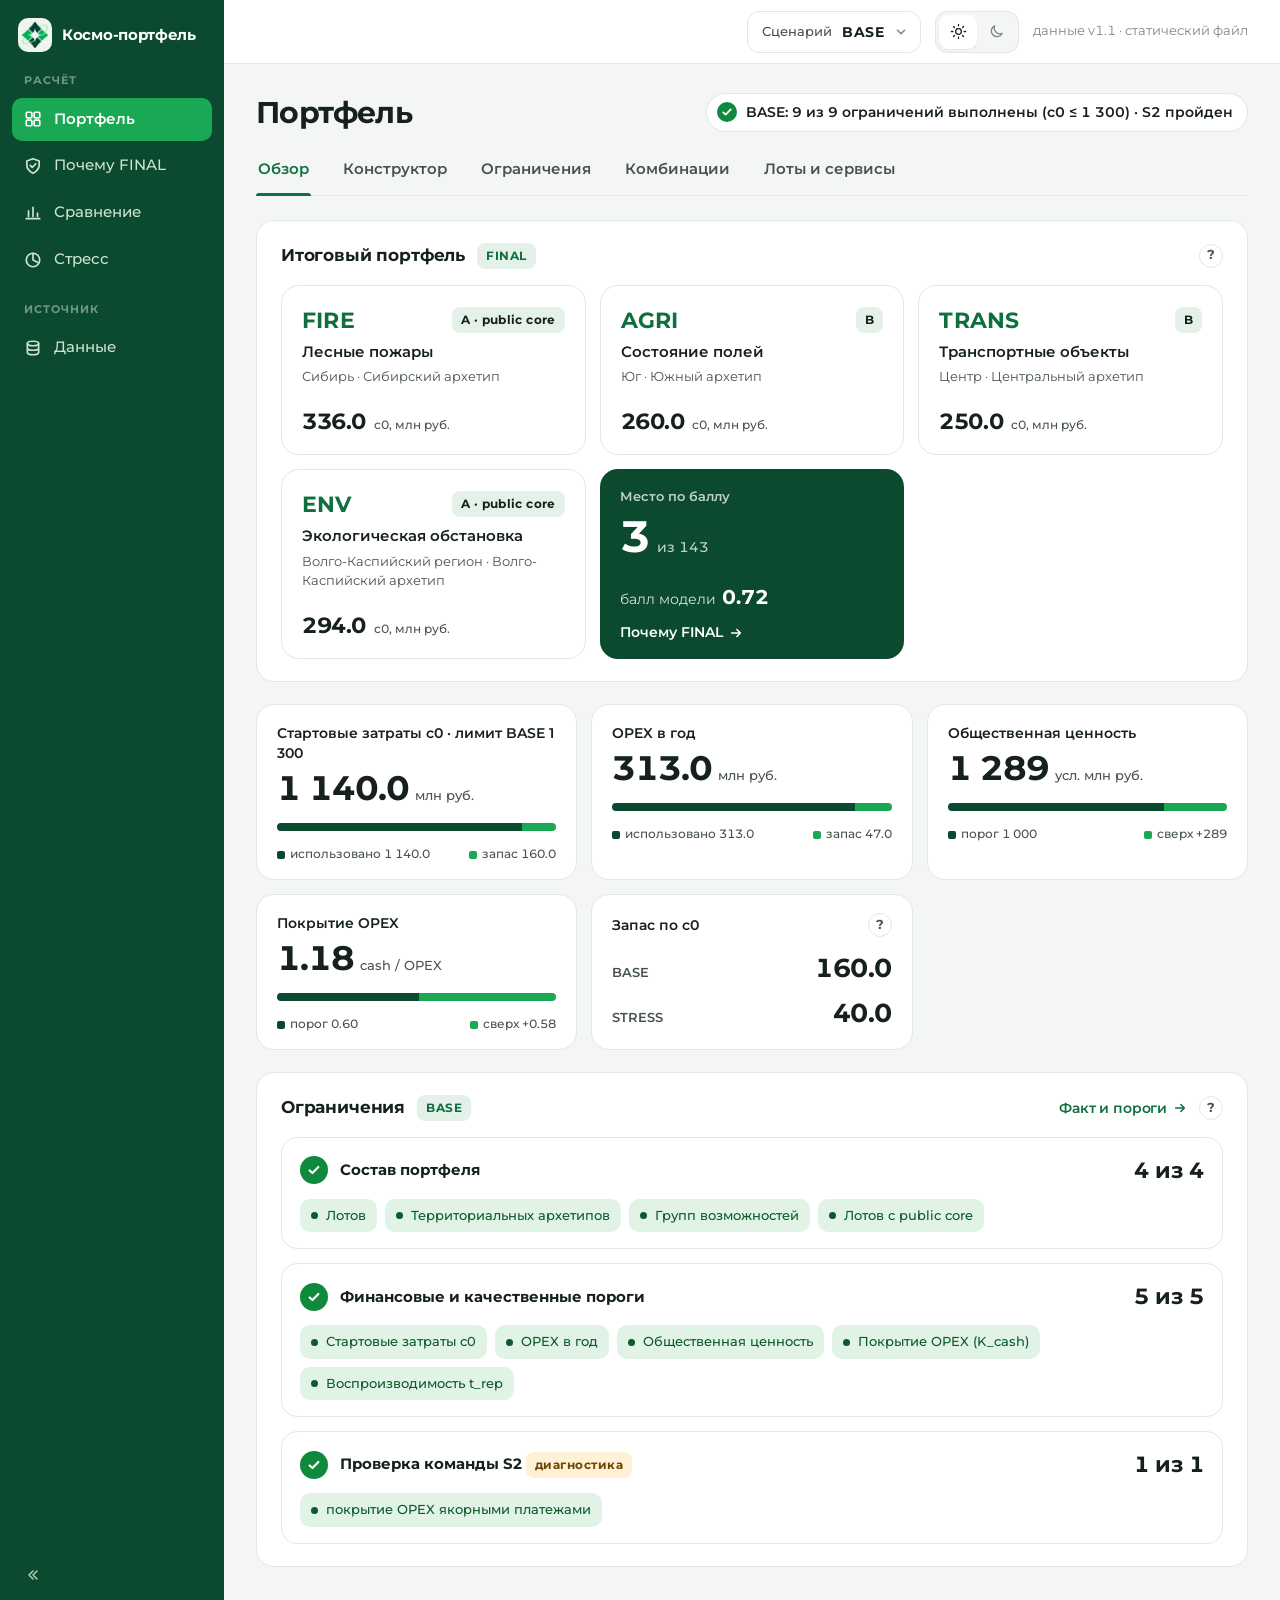
==== commit a5aa0ebe: "Drop the results/ export button from the interface and set the site icon The header no longer carrie" ====
--- a/app/static/index.html
+++ b/app/static/index.html
@@ -4,6 +4,8 @@
 <meta charset="utf-8">
 <meta name="viewport" content="width=device-width,initial-scale=1">
 <title>Космо-портфель</title>
+<link rel="icon" type="image/png" href="logo.png">
+<link rel="apple-touch-icon" href="logo.png">
 <script>(function(){try{var t=localStorage.getItem('kp.theme');document.documentElement.dataset.theme=t||(matchMedia('(prefers-color-scheme: dark)').matches?'dark':'light');}catch(e){document.documentElement.dataset.theme='light';}})();</script>
 <link rel="stylesheet" href="https://fonts.googleapis.com/css2?family=Montserrat:wght@400;500;600;700&display=swap">
 <link rel="stylesheet" href="styles.css">
@@ -19,7 +21,7 @@
   </aside>
   <div class="body">
     <header class="hdr">
-      <div class="hleft"><span class="btn ghost sm" id="export" title="Записать results/base.json, stress.json, alternatives.csv">Экспорт results/</span><span class="toast" id="toast"></span></div>
+      <div class="hleft"><span class="toast" id="toast"></span></div>
       <div class="hright"><div class="dd" id="scenario"></div><div class="tsw" id="theme"></div><span class="ver" id="ver"></span></div>
     </header>
     <main class="main" id="main"><div class="empty">Загрузка…</div></main>
--- a/app/static/styles.css
+++ b/app/static/styles.css
@@ -63,6 +63,7 @@
 .dd-btn:hover,.dd.open .dd-btn{border-color:var(--brand)}
 .dd-btn .k{font-size:12.5px;font-weight:500;color:var(--ink-2)}
 .dd-btn b{font-weight:700;letter-spacing:.03em}
+.dd-btn .lim{font-size:12.5px;font-weight:600;color:var(--ink-2);font-variant-numeric:tabular-nums;padding-left:8px;border-left:1px solid var(--rule)}
 .dd-btn svg{width:14px;height:14px;color:var(--muted);transition:transform .15s}
 .dd.open .dd-btn svg{transform:rotate(180deg)}
 .dd-pop{display:none;position:absolute;top:48px;right:0;min-width:250px;background:var(--surface);border:1px solid var(--rule);border-radius:14px;box-shadow:var(--shadow);padding:6px;z-index:6}
@@ -97,6 +98,8 @@
 .tabs a.on::after{content:"";position:absolute;left:0;right:0;bottom:-1px;height:3px;border-radius:3px 3px 0 0;background:var(--brand)}
 .card{background:var(--surface);border:1px solid var(--rule);border-radius:18px;padding:22px 24px}
 .card h2{font-family:var(--f-display);font-size:17px;font-weight:700;letter-spacing:-.01em;margin:0 0 16px;display:flex;align-items:center;gap:12px}
+.card h2 .tog{margin-left:auto;display:inline-flex;align-items:center;gap:6px;font-family:var(--f-ui);font-size:13px;font-weight:600;color:var(--ink-2);cursor:pointer;white-space:nowrap}
+.card h2 .tog input{accent-color:var(--brand)}
 .card h2 .u{font-family:var(--f-ui);font-size:13px;font-weight:500;color:var(--ink-2);margin-left:auto}
 .card h2 .help{margin-left:auto}.card h2 .u+.help,.card h2 .more+.help{margin-left:0}
 .card h2 .more{margin-left:auto}
@@ -169,20 +172,6 @@
 .circ{width:20px;height:20px;border-radius:50%;display:grid;place-items:center;flex:none;background:var(--good)}
 .circ.bad{background:var(--crit)}
 .circ svg{width:11px;height:11px}
-.jobs{border:1px solid var(--rule);border-radius:14px;overflow:hidden}
-.jobs2{display:grid;grid-template-columns:1fr 1fr;gap:22px}
-.jh{display:flex;align-items:center;gap:12px;padding:12px 14px;background:var(--bg);font-weight:700;font-size:14px}
-.jh .cnt{margin-left:auto;font-family:var(--f-num);font-size:13px;color:var(--ink-2);font-weight:600;font-variant-numeric:tabular-nums}
-.jh.bad .circ{background:var(--crit)}
-.jr{display:grid;grid-template-columns:20px 1fr 140px 140px;gap:12px;align-items:center;padding:11px 14px 11px 34px;border-top:1px solid var(--rule-2);font-size:14px}
-.jr .m{font-family:var(--f-num);font-size:13px;color:var(--ink-2);text-align:right;font-variant-numeric:tabular-nums;white-space:nowrap}
-.jr .m b{color:var(--ink);font-weight:700}
-.jr.bad{background:var(--crit-soft)}.jr.bad .circ{background:var(--crit)}.jr.bad .mbar i{background:var(--crit)}.jr.bad .mtxt{color:var(--crit)}
-.mbar{height:7px;background:var(--rule-2);border-radius:4px;position:relative}
-.mbar i{position:absolute;left:0;top:0;height:100%;border-radius:4px;background:var(--brand)}
-.mbar i.thin{background:var(--warn)}
-.mtxt{font-size:12px;font-weight:500;color:var(--ink-2);text-align:right;margin-top:4px;font-variant-numeric:tabular-nums}
-.mtxt.thin{color:var(--warn)}
 
 /* ---- таблицы ---- */
 table{border-collapse:collapse;width:100%;font-size:14px}
@@ -202,6 +191,9 @@
 tr.total td{border-top:2px solid var(--rule);border-bottom:0;font-weight:700;color:var(--ink)}
 table.half{max-width:560px}
 .scroll{overflow-x:auto}.scroll table{min-width:900px}
+.tw{overflow-x:auto;max-width:100%}
+/* широкие таблицы прокручиваются целиком, а не ужимают первый столбец в колонку чипов */
+@media (max-width:1080px){.tw.wide>table{min-width:900px}}
 .st{display:inline-flex;align-items:center;font-family:var(--f-code);letter-spacing:var(--code-tracking);font-size:11.5px;font-weight:700;padding:4px 9px;border-radius:8px;white-space:nowrap}
 .st.ok{background:var(--good-soft);color:var(--good-ink)}.st.fail{background:var(--crit-soft);color:var(--crit-ink)}.st.thin{background:var(--warn-soft);color:var(--warn-ink)}
 .note{font-size:13px;color:var(--ink-2);margin-top:12px}
@@ -263,4 +255,145 @@
 .acts2{display:flex;gap:10px;align-items:center;margin-top:18px}
 .fmt{display:grid;grid-template-columns:repeat(3,minmax(0,1fr));gap:22px;font-size:13.5px}.fmt b{display:block;margin-bottom:10px;font-size:14.5px}
 
-@media (max-width:1280px){.tiles,.hero{grid-template-columns:repeat(3,minmax(0,1fr))}.row2,.row2.w,.jobs2,.sum{grid-template-columns:1fr}.svc{grid-template-columns:repeat(2,minmax(0,1fr))}}
+@media (max-width:1280px){.tiles,.hero{grid-template-columns:repeat(3,minmax(0,1fr))}.row2,.row2.w,.sum{grid-template-columns:minmax(0,1fr)}.svc{grid-template-columns:repeat(2,minmax(0,1fr))}}
+
+/* ---- метки вариантов, места, подсказки-предположения ---- */
+.tag.warn{background:var(--warn-soft);color:var(--warn-ink)}
+.vn{display:inline-flex;align-items:center;font-size:11.5px;font-weight:700;letter-spacing:.04em;padding:3px 7px;border-radius:7px;background:var(--rule-2);color:var(--ink-2);margin-left:6px;vertical-align:1px}
+tr.hl .vn{background:var(--hl-chip);color:var(--ink)}
+.rk{display:inline-block;margin-left:8px;font-size:12px;font-weight:600;color:var(--ink-2)}
+.hyp{display:inline-block;font-size:11px;font-weight:600;padding:2px 6px;border-radius:6px;background:var(--warn-soft);color:var(--warn-ink);margin-left:4px;vertical-align:1px}
+.muted{color:var(--muted)}
+.callout{margin-top:16px;padding:14px 16px;border-radius:12px;background:var(--brand-soft);color:var(--ink);font-size:14px;font-weight:500;line-height:1.5}
+.callout.warn{background:var(--warn-soft)}
+.callout .more{margin-left:8px}
+/* сегментированный переключатель и чипы */
+.segc{display:inline-flex;background:var(--bg);border:1px solid var(--rule);border-radius:10px;padding:3px}
+.segc span{padding:7px 14px;border-radius:8px;font-size:14px;font-weight:600;color:var(--ink-2);cursor:pointer;user-select:none;letter-spacing:.04em}
+.segc span.on{background:var(--brand);color:var(--on-brand)}
+.chip{display:inline-flex;align-items:center;gap:6px;font-size:13px;font-weight:600;padding:6px 12px;white-space:nowrap;border-radius:8px;background:var(--surface);color:var(--ink-2);border:1px solid var(--rule);cursor:pointer;user-select:none}
+.chip:hover{border-color:var(--brand);color:var(--ink)}
+.chip.on{background:var(--ink);color:var(--surface);border-color:var(--ink)}
+.cmp-pick{display:inline-flex;gap:6px;margin-left:6px;flex-wrap:wrap}
+
+/* ---- конструктор портфеля ---- */
+.bld{display:flex;flex-direction:column;gap:10px}
+.bld-row{display:grid;grid-template-columns:32px 380px auto 1fr;gap:14px;align-items:center;padding:10px 14px;border:1px solid var(--rule);border-radius:14px;background:var(--surface)}
+.bld-row.dup{border-color:var(--crit);background:var(--crit-soft)}
+.bld-n{width:32px;height:32px;border-radius:50%;display:grid;place-items:center;background:var(--brand-soft);color:var(--brand);font-weight:700;font-size:14px}
+.bld-sel{position:relative;display:block}
+.bld-sel select{width:100%;height:46px;padding:0 40px 0 14px;border-radius:12px;border:1px solid var(--rule);background:var(--surface);color:var(--ink);font-family:inherit;font-size:14.5px;font-weight:600;appearance:none;-webkit-appearance:none;cursor:pointer}
+.bld-sel select:hover,.bld-sel select:focus{border-color:var(--brand);outline:none}
+.bld-sel svg{position:absolute;right:14px;top:16px;width:14px;height:14px;color:var(--muted);pointer-events:none}
+.bld-info{font-size:13px;color:var(--ink-2)}
+.bld-info b{color:var(--brand)}
+.bld-err{margin-top:14px;padding:12px 16px;border-radius:12px;background:var(--crit-soft);color:var(--crit-ink);font-size:14px;font-weight:600}
+.bld-hint{margin-top:14px;padding:12px 16px;border-radius:12px;background:var(--warn-soft);color:var(--warn-ink);font-size:14px;font-weight:600}
+.res2{display:grid;grid-template-columns:1fr 1fr;gap:14px}
+.res{border:1px solid var(--rule);border-radius:16px;padding:16px 18px;display:flex;flex-direction:column;gap:10px;background:var(--good-soft)}
+.res.bad{background:var(--crit-soft)}
+.res-h{display:flex;align-items:center;gap:12px}
+.res-s{font-size:20px;font-weight:700;letter-spacing:.03em}
+.res-n{margin-left:auto;font-family:var(--f-num);font-size:16px;font-weight:700;font-variant-numeric:tabular-nums}
+.res-c0{font-size:14px;font-weight:600;font-variant-numeric:tabular-nums}
+.res-ok{font-size:14px;color:var(--good-ink);font-weight:500}
+.res-f{margin:0;padding-left:18px;font-size:14px;font-weight:600;color:var(--crit-ink);line-height:1.5}
+
+/* ---- таблица девяти ограничений, BASE/STRESS рядом ---- */
+.chk2{grid-template-columns:1.45fr 1fr;align-items:start}
+table.chk tr.grp td{padding:14px 10px 10px;font-weight:700;font-size:14px;background:var(--bg);border-bottom:1px solid var(--rule)}
+table.chk tr.grp td .circ{display:inline-grid;vertical-align:-5px;margin-right:10px}
+table.chk tr.grp td .cnt{margin-left:10px;font-size:13px;color:var(--ink-2);font-weight:600}
+table.chk td .unit{margin-left:8px;font-size:12px;font-weight:500;color:var(--ink-2)}
+table.chk td.req{color:var(--ink-2);font-weight:500}
+table.chk td.neg{color:var(--crit);font-weight:700}table.chk td.warn{color:var(--warn-ink);font-weight:700}
+table.chk td .rel{margin-left:8px;font-size:12px;font-weight:500;color:var(--ink-2)}
+table.chk tr.bad td{background:var(--crit-soft)}
+td .sub.fail{color:var(--crit);font-weight:600;font-size:13px;margin-top:4px}
+table.bs td{font-size:14.5px}table.bs tr.big td{font-size:15px}table.bs tr.big b{font-family:var(--f-num);font-size:24px;font-weight:700;letter-spacing:-.02em}
+table.bs b.neg{color:var(--crit)}
+
+/* ---- экран «Почему FINAL» ---- */
+.why-hero{display:grid;grid-template-columns:1.5fr 1fr;gap:22px;align-items:start}
+.why-st{font-size:16px;font-weight:700;line-height:1.4;margin-bottom:10px}
+.why-txt p{margin:0 0 10px;font-size:14.5px;line-height:1.55}
+.why-pareto{color:var(--ink-2);font-weight:500}
+.why-stats{display:grid;grid-template-columns:1fr 1fr;gap:12px}
+.ws{border:1px solid var(--rule);border-radius:14px;padding:14px 16px;display:flex;flex-direction:column;gap:6px;min-width:0}
+.ws span{font-size:12.5px;font-weight:600;color:var(--ink-2)}
+.ws b{font-family:var(--f-num);font-size:26px;font-weight:700;letter-spacing:-.02em;font-variant-numeric:tabular-nums;line-height:1.1}
+.ws b small{font-size:12px;font-weight:500;color:var(--ink-2);margin-left:6px;letter-spacing:0}
+.ws .lots{margin-top:4px}
+table.alts td .sub{max-width:520px}
+.alt-h{display:flex;align-items:center;gap:4px;flex-wrap:wrap}
+.wl{display:grid;grid-template-columns:1fr 1fr;gap:14px}
+.wl-col{border-radius:16px;padding:16px 18px;border:1px solid var(--rule)}
+.wl-col.win{background:var(--good-soft)}.wl-col.lose{background:var(--crit-soft)}
+.wl-h{display:flex;align-items:center;gap:8px;font-size:15px;font-weight:700;margin-bottom:10px}
+.wl-h svg{width:16px;height:16px}
+.wl ul{list-style:none;margin:0;padding:0;display:flex;flex-direction:column;gap:8px}
+.wl li{display:grid;grid-template-columns:1fr auto auto;gap:10px;align-items:baseline;font-size:14px;font-variant-numeric:tabular-nums}
+.wl li em{font-style:normal;white-space:nowrap}
+.wl li span{font-weight:600}.wl li b{font-family:var(--f-num);font-weight:700}
+.wl li i{font-style:normal;font-weight:700;padding:3px 8px;border-radius:7px;background:var(--surface);font-size:13px}
+.wl li.none{color:var(--ink-2)}
+.wl-even{margin-top:10px;font-size:13px;color:var(--ink-2)}
+.cmp-note{margin-top:14px;font-size:13.5px;color:var(--ink-2);display:flex;align-items:center;gap:6px;flex-wrap:wrap}
+.why-rob{margin:0;font-size:14.5px;line-height:1.55}
+.mini{position:relative;height:22px;min-width:160px;background:var(--rule-2);border-radius:6px;overflow:hidden}
+.mini i{position:absolute;left:0;top:0;height:100%;background:var(--brand);border-radius:6px}
+.mini span{position:absolute;right:8px;top:0;line-height:22px;font-size:12px;font-weight:700;font-variant-numeric:tabular-nums;color:var(--ink)}
+table.brk td .sub{font-size:12px}
+.tiles.four{grid-template-columns:repeat(4,minmax(0,1fr))}
+.tile.thin{border-color:var(--warn);background:var(--warn-soft)}.tile.bad{border-color:var(--crit);background:var(--crit-soft)}
+.tile .tc{font-size:12.5px;font-weight:500;color:var(--ink-2);margin-top:2px}
+.sv-p{font-size:13px;color:var(--ink-2)}.sv-p b{color:var(--ink);font-weight:600}
+@media (max-width:1280px){.why-hero,.wl,.res2,.chk2{grid-template-columns:minmax(0,1fr)}.bld-row{grid-template-columns:32px minmax(0,1fr) auto;grid-auto-rows:auto}.bld-info{grid-column:2/-1}}
+
+/* ---- адаптив ниже 1280px ---- */
+/* На узком экране боковая панель всегда узкая: 224px отнимают ширину у таблиц.
+   Переключатель «свернуть» при этом нечего переключать, поэтому он скрыт. */
+@media (max-width:1080px){
+  .shell,.shell.collapsed{grid-template-columns:64px 1fr}
+  .side{padding:14px 10px 12px;align-items:center}
+  .side .brand{padding:4px 0 18px}
+  .side .brand span,.nav a span,.nav .grp{display:none}
+  .nav a{width:44px;padding:12px 0;justify-content:center}
+  .collapse{display:none}
+  .hdr{padding:0 20px}
+  .main{padding:22px 20px 34px}
+  .tiles,.hero,.tiles.four,.svc{grid-template-columns:repeat(2,minmax(0,1fr))}
+  .fmt,.slots{grid-template-columns:repeat(2,minmax(0,1fr))}
+  .pop{width:min(400px,calc(100vw - 104px))}
+}
+@media (max-width:720px){
+  .hdr{height:auto;flex-wrap:wrap;gap:10px;padding:12px 14px}
+  .hleft,.hright{flex-wrap:wrap;gap:10px}
+  .ver{width:100%}
+  .main{padding:18px 14px 30px}
+  .card{padding:18px 16px}
+  .tabs{gap:20px;overflow-x:auto;margin-bottom:0}
+  .tiles,.hero,.tiles.four,.svc,.sum,.row2,.row2.w{grid-template-columns:minmax(0,1fr)}
+  .card,.row2>*,.sum>*,.res2>*,.chk2>*,.why-hero>*,.wl>*,.tiles>*,.hero>*,.svc>*{min-width:0}
+  .card h2{flex-wrap:wrap;row-gap:6px}
+  .card h2 .help,.card h2 .u,.card h2 .more,.card h2 .tog{margin-left:auto}
+  .sum-l span,.chips{max-width:100%}
+  table.alts td .sub{max-width:none}
+  .pop{width:calc(100vw - 92px)}
+  .top{flex-direction:column;align-items:flex-start;gap:10px}
+  h1{font-size:24px}
+  .sum-h{flex-wrap:wrap}
+  .sum-h .n{white-space:nowrap}
+  .cell{min-width:0}
+  .fmt,.slots{grid-template-columns:minmax(0,1fr)}
+  .slot-t{flex-wrap:wrap;gap:4px 10px}
+  .acts2{flex-wrap:wrap}
+  .cols .lot{white-space:normal;overflow-wrap:anywhere}
+  .mini{min-width:110px}
+}
+@media (max-width:520px){
+  .main{padding:14px 10px 26px}
+  .card{padding:16px 12px}
+  .hdr{padding:10px}
+  .pop{width:calc(100vw - 40px)}
+}
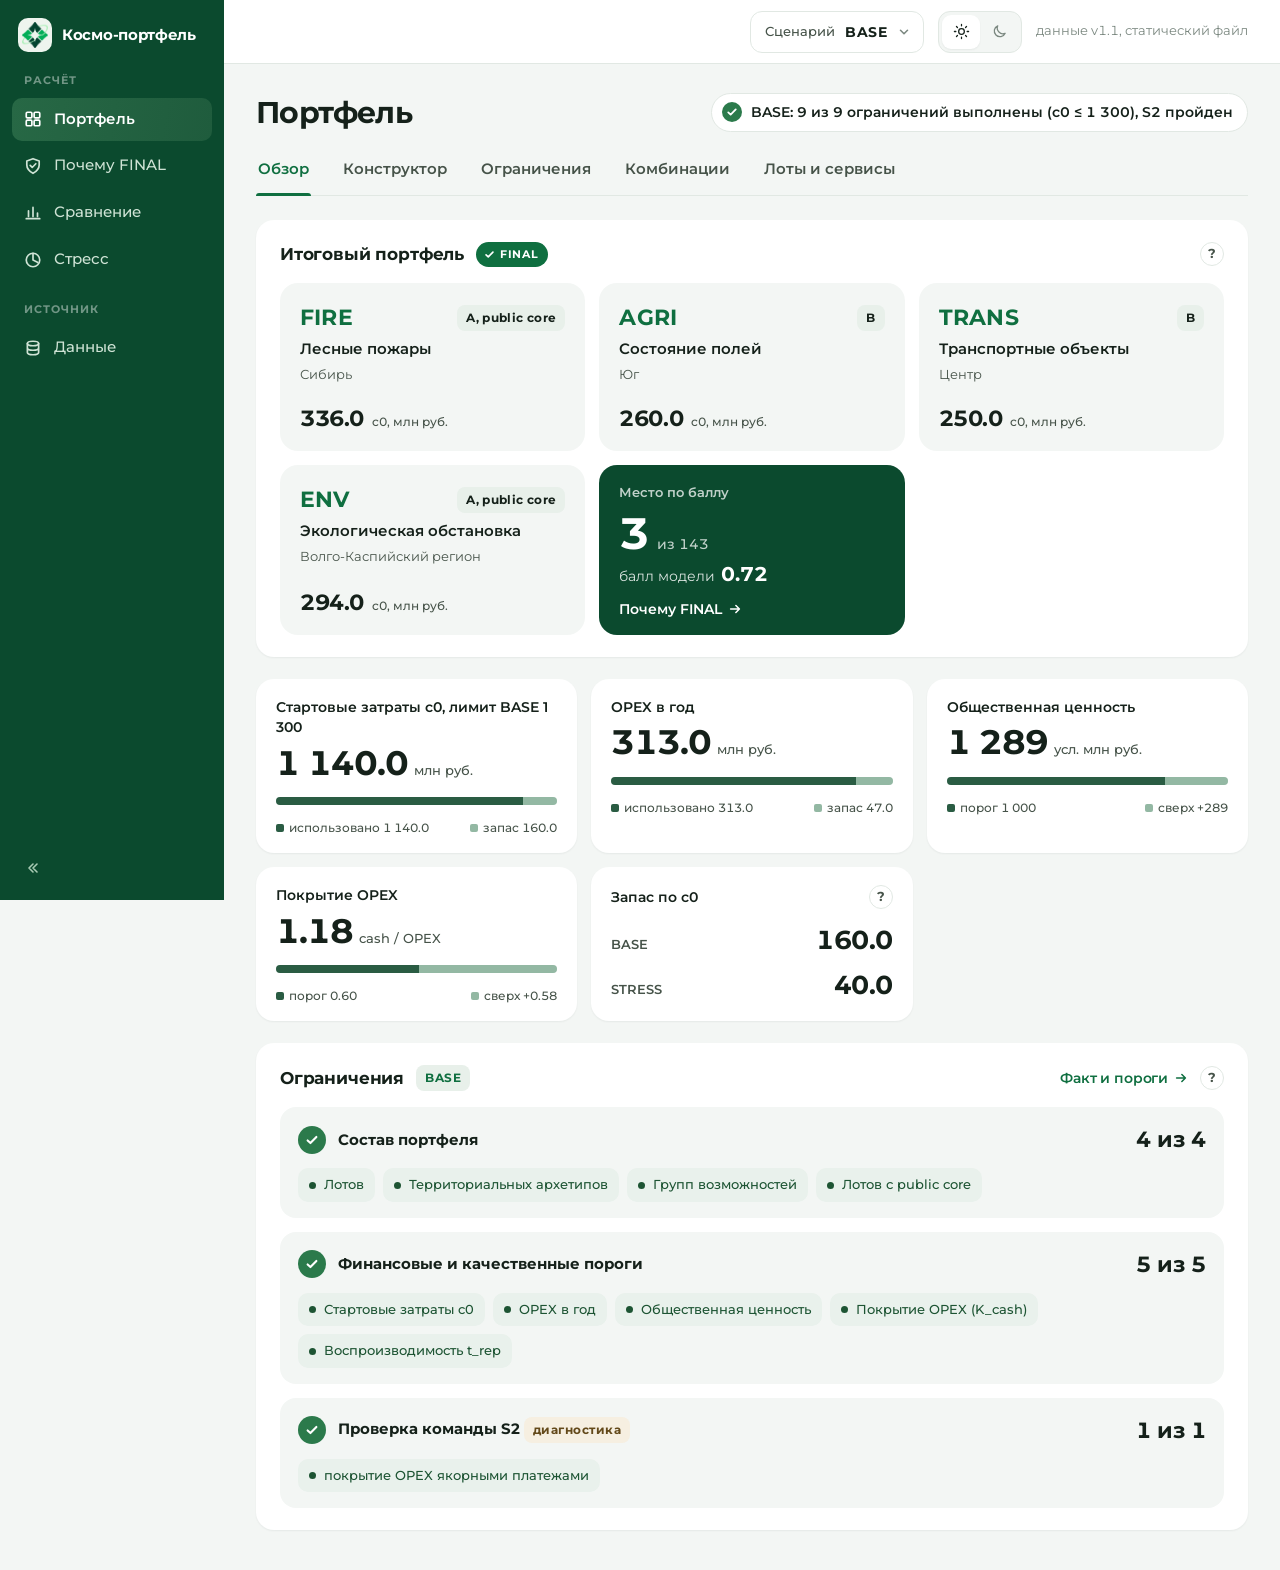
==== commit 1de100e0: "Calmer palette, flat surfaces, and a builder that asks before you leave Interface pass, all of it ve" ====
--- a/app/static/index.html
+++ b/app/static/index.html
@@ -27,6 +27,7 @@
     <main class="main" id="main"><div class="empty">Загрузка…</div></main>
   </div>
 </div>
+<div class="dlg" id="dlg"></div>
 <script type="module" src="app.js"></script>
 </body>
 </html>
--- a/app/static/styles.css
+++ b/app/static/styles.css
@@ -1,13 +1,13 @@
 /* Космо-портфель — стили интерфейса. Две темы через data-theme на <html>; все цвета — токены ниже. */
 :root{color-scheme:light;
   --bg:#f3f6f4;--surface:#ffffff;--surface-2:#f7f9f7;--ink:#15211a;--ink-2:#465349;--muted:#7b8880;--rule:#e1e8e3;--rule-2:#ecf1ed;
-  --brand:#0f6f40;--brand-soft:#e4f1e8;--on-brand:#ffffff;--accent:#1aa854;
-  --good:#0f8a3c;--good-soft:#e1f2e6;--good-ink:#0c5a2a;
-  --crit:#c53a2f;--crit-soft:#fbe6e3;--crit-ink:#8a2119;
-  --warn:#c98500;--warn-soft:#fff1d6;--warn-ink:#6b4700;
-  --side:#0b4a2e;--side-ink:#cfe3d5;--side-dim:rgba(255,255,255,.42);--side-on:#1aa854;--side-hover:rgba(255,255,255,.08);
-  --seg-a:#0b4a2e;--seg-b:#1aa854;--hl-chip:#cfe8d8;--s1:#1e7c40;--s2:#d9861a;
-  --shadow:0 10px 28px rgba(21,33,26,.16);--shadow-sm:0 1px 2px rgba(21,33,26,.08);
+  --brand:#0f6f40;--brand-soft:#e8f0ea;--on-brand:#ffffff;--accent:#15784a;
+  --good:#2b7a4b;--good-soft:#e9f1ec;--good-ink:#1d5433;
+  --crit:#b1483c;--crit-soft:#f5e9e7;--crit-ink:#7d2a22;
+  --warn:#b07c23;--warn-soft:#f6efe1;--warn-ink:#63491a;
+  --side:#0b4a2e;--side-ink:#cfe3d5;--side-dim:rgba(255,255,255,.42);--side-on-1:#276845;--side-on-2:#1f5c3d;--side-hover:rgba(255,255,255,.08);
+  --seg-a:#2a5c43;--seg-b:#93b8a3;--hl-chip:#dde9e2;--s1:#336b4c;--s2:#b07f3d;
+  --shadow:0 6px 18px rgba(21,33,26,.10);--shadow-sm:0 1px 2px rgba(21,33,26,.06);
   --f-ui:"Montserrat","Segoe UI",Arial,sans-serif;
   --f-display:"Montserrat","Segoe UI",Arial,sans-serif;
   --f-num:"Montserrat","Segoe UI",Arial,sans-serif;
@@ -15,12 +15,12 @@
   --code-tracking:.03em;}
 :root[data-theme="dark"]{color-scheme:dark;
   --bg:#0e1411;--surface:#161e19;--surface-2:#1b2520;--ink:#e9f0ea;--ink-2:#b3c0b7;--muted:#7d8b82;--rule:#26322b;--rule-2:#1f2a24;
-  --brand:#3ec27a;--brand-soft:#173324;--on-brand:#06120b;--accent:#3ec27a;
-  --good:#3cbf6b;--good-soft:#16301f;--good-ink:#9fe0b6;
-  --crit:#e2604f;--crit-soft:#3a1c18;--crit-ink:#f3b0a6;
-  --warn:#e0a327;--warn-soft:#3a2c0f;--warn-ink:#f0cf7a;
-  --side:#08301f;--side-ink:#b6ccbc;--side-dim:rgba(255,255,255,.38);--side-on:#1aa854;--side-hover:rgba(255,255,255,.07);
-  --seg-a:#2f8f57;--seg-b:#6fe0a0;--hl-chip:#23472f;--s1:#3ec27a;--s2:#e8a03a;
+  --brand:#63a884;--brand-soft:#1b2c23;--on-brand:#08130d;--accent:#63a884;
+  --good:#5ba077;--good-soft:#1a2a21;--good-ink:#a8c9b5;
+  --crit:#c9705f;--crit-soft:#2e201e;--crit-ink:#e0aca3;
+  --warn:#c19a4c;--warn-soft:#2c271a;--warn-ink:#d8c391;
+  --side:#08301f;--side-ink:#b6ccbc;--side-dim:rgba(255,255,255,.38);--side-on-1:#215c3d;--side-on-2:#1b5236;--side-hover:rgba(255,255,255,.07);
+  --seg-a:#3d7357;--seg-b:#7aa891;--hl-chip:#23362b;--s1:#5f9c79;--s2:#b8904f;
   --shadow:0 12px 32px rgba(0,0,0,.55);--shadow-sm:0 1px 2px rgba(0,0,0,.4);}
 *{box-sizing:border-box}
 html,body{margin:0;background:var(--bg);color:var(--ink);font-family:var(--f-ui);font-size:14px;line-height:1.5}
@@ -31,8 +31,9 @@
 .body{min-width:0;display:flex;flex-direction:column}
 
 /* ---- боковая панель ---- */
-.side{background:var(--side);color:var(--side-ink);display:flex;flex-direction:column;padding:14px 12px 12px;min-height:100vh}
-.side-top{position:sticky;top:14px;display:flex;flex-direction:column}
+.side{background:var(--side);color:var(--side-ink);display:flex;flex-direction:column;padding:14px 12px 12px;
+      position:sticky;top:0;align-self:start;height:100vh;overflow-y:auto}
+.side-top{display:flex;flex-direction:column}
 .side .brand{display:flex;align-items:center;gap:10px;padding:4px 6px 18px;color:#fff;font-family:var(--f-display);font-size:15px;font-weight:700;letter-spacing:-.02em;white-space:nowrap}
 .side .brand i{width:34px;height:34px;border-radius:10px;background:#eef4ee;display:grid;place-items:center;flex:none}
 .side .brand img{width:26px;height:26px;object-fit:contain}
@@ -41,7 +42,7 @@
 .nav .grp:first-child{padding-top:2px}
 .nav a{display:flex;align-items:center;gap:12px;padding:11px 12px;border-radius:10px;color:var(--side-ink);font-weight:500;font-size:14.5px;white-space:nowrap;cursor:pointer;user-select:none}
 .nav a:hover{background:var(--side-hover);color:#fff}
-.nav a.on,.nav a.on:hover{background:var(--side-on);color:#fff;font-weight:600}
+.nav a.on,.nav a.on:hover{background:linear-gradient(100deg,var(--side-on-1),var(--side-on-2));color:#fff;font-weight:600}
 .nav svg{width:18px;height:18px;flex:none}
 .collapse{margin-top:auto;width:40px;height:40px;display:grid;place-items:center;border-radius:10px;color:#a9cbb4;cursor:pointer}
 .collapse:hover{background:var(--side-hover);color:#fff}
@@ -96,7 +97,7 @@
 .tabs a:hover{color:var(--ink)}
 .tabs a.on{color:var(--brand)}
 .tabs a.on::after{content:"";position:absolute;left:0;right:0;bottom:-1px;height:3px;border-radius:3px 3px 0 0;background:var(--brand)}
-.card{background:var(--surface);border:1px solid var(--rule);border-radius:18px;padding:22px 24px}
+.card{background:var(--surface);border-radius:18px;padding:22px 24px;box-shadow:var(--shadow-sm)}
 .card h2{font-family:var(--f-display);font-size:17px;font-weight:700;letter-spacing:-.01em;margin:0 0 16px;display:flex;align-items:center;gap:12px}
 .card h2 .tog{margin-left:auto;display:inline-flex;align-items:center;gap:6px;font-family:var(--f-ui);font-size:13px;font-weight:600;color:var(--ink-2);cursor:pointer;white-space:nowrap}
 .card h2 .tog input{accent-color:var(--brand)}
@@ -127,7 +128,7 @@
 
 /* ---- обзор портфеля: карточки лотов и балл ---- */
 .hero{display:grid;grid-template-columns:repeat(5,minmax(0,1fr));gap:14px}
-.hl-lot{background:var(--surface);border:1px solid var(--rule);border-radius:18px;padding:18px 20px 16px;display:flex;flex-direction:column;gap:6px;min-height:168px}
+.hl-lot{background:var(--bg);border-radius:18px;padding:18px 20px 16px;display:flex;flex-direction:column;gap:6px;min-height:168px}
 .hl-h{display:flex;justify-content:space-between;align-items:center;gap:8px}
 .hl-code{font-family:var(--f-code);font-size:22px;font-weight:700;letter-spacing:.01em;color:var(--brand)}
 .hl-name{font-size:14.5px;font-weight:600;line-height:1.3}
@@ -143,7 +144,7 @@
 .hl-score .more{color:#fff;margin-top:6px}
 /* сводка проверок */
 .sum{display:grid;grid-template-columns:1fr 1fr;gap:14px}
-.sum-it{border:1px solid var(--rule);border-radius:16px;padding:16px 18px;display:flex;flex-direction:column;gap:12px}
+.sum-it{background:var(--bg);border-radius:16px;padding:16px 18px;display:flex;flex-direction:column;gap:12px}
 .sum-h{display:flex;align-items:center;gap:12px}
 .sum-h .circ{width:28px;height:28px}.sum-h .circ svg{width:14px;height:14px}
 .sum-h .t{font-size:15px;font-weight:700}
@@ -155,11 +156,12 @@
 
 /* ---- плитки ---- */
 .tiles{display:grid;grid-template-columns:repeat(5,minmax(0,1fr));gap:14px}
-.tile{background:var(--surface);border:1px solid var(--rule);border-radius:18px;padding:18px 20px 16px;display:flex;flex-direction:column;gap:8px}
+.tile{background:var(--surface);border-radius:18px;box-shadow:var(--shadow-sm);padding:18px 20px 16px;display:flex;flex-direction:column;gap:8px}
 .tile .tl{display:flex;justify-content:space-between;align-items:center;font-size:13.5px;color:var(--ink);font-weight:600}
 .seg{display:flex;height:8px;border-radius:4px;overflow:hidden;margin-top:8px;background:var(--rule-2)}
 .seg i{display:block;height:100%}.seg .req{background:var(--seg-a)}.seg .sur{background:var(--seg-b)}
-.seglbl{display:flex;justify-content:space-between;gap:6px;font-size:12px;font-weight:500;color:var(--ink-2);margin-top:6px;white-space:nowrap;font-variant-numeric:tabular-nums}
+.seglbl{display:flex;justify-content:space-between;flex-wrap:wrap;gap:2px 10px;font-size:12px;font-weight:500;color:var(--ink-2);margin-top:6px;font-variant-numeric:tabular-nums}
+.seglbl>span{display:inline-flex;align-items:center;white-space:nowrap;min-width:0}
 .seglbl .sw{width:8px;height:8px;border-radius:2px;margin-right:5px}
 .tile .tv{font-family:var(--f-num);font-size:34px;font-weight:700;letter-spacing:-.03em;line-height:1.05;font-variant-numeric:tabular-nums}
 .tile .tv small{font-family:var(--f-ui);font-size:12.5px;font-weight:500;color:var(--ink-2);margin-left:6px;letter-spacing:0;white-space:nowrap}
@@ -232,7 +234,7 @@
 
 /* ---- карточки сервисов (тексты из config/lots_ui.csv) ---- */
 .svc{display:grid;grid-template-columns:repeat(4,minmax(0,1fr));gap:14px}
-.sv{display:flex;flex-direction:column;gap:9px;padding:16px 18px 18px;background:var(--bg);border:1px solid var(--rule);border-radius:16px;min-width:0}
+.sv{display:flex;flex-direction:column;gap:9px;padding:16px 18px 18px;background:var(--bg);border-radius:16px;min-width:0}
 .sv-h{display:flex;align-items:flex-start;justify-content:space-between;gap:8px}
 .sv-h .name{font-weight:600;min-width:0;line-height:1.35;font-size:14.5px}
 .sv-h .mode{flex:none;margin-top:1px}
@@ -259,8 +261,9 @@
 
 /* ---- метки вариантов, места, подсказки-предположения ---- */
 .tag.warn{background:var(--warn-soft);color:var(--warn-ink)}
-.vn{display:inline-flex;align-items:center;font-size:11.5px;font-weight:700;letter-spacing:.04em;padding:3px 7px;border-radius:7px;background:var(--rule-2);color:var(--ink-2);margin-left:6px;vertical-align:1px}
-tr.hl .vn{background:var(--hl-chip);color:var(--ink)}
+.fin{display:inline-flex;align-items:center;gap:5px;font-size:11px;font-weight:700;letter-spacing:.06em;text-transform:uppercase;padding:4px 10px 4px 8px;border-radius:999px;background:var(--brand);color:var(--on-brand);white-space:nowrap;vertical-align:1px}
+.fin svg{width:11px;height:11px;flex:none}
+tr.hl .fin,.alt-h .fin{margin-left:2px}
 .rk{display:inline-block;margin-left:8px;font-size:12px;font-weight:600;color:var(--ink-2)}
 .hyp{display:inline-block;font-size:11px;font-weight:600;padding:2px 6px;border-radius:6px;background:var(--warn-soft);color:var(--warn-ink);margin-left:4px;vertical-align:1px}
 .muted{color:var(--muted)}
@@ -268,7 +271,7 @@
 .callout.warn{background:var(--warn-soft)}
 .callout .more{margin-left:8px}
 /* сегментированный переключатель и чипы */
-.segc{display:inline-flex;background:var(--bg);border:1px solid var(--rule);border-radius:10px;padding:3px}
+.segc{display:inline-flex;background:var(--bg);border-radius:10px;padding:3px}
 .segc span{padding:7px 14px;border-radius:8px;font-size:14px;font-weight:600;color:var(--ink-2);cursor:pointer;user-select:none;letter-spacing:.04em}
 .segc span.on{background:var(--brand);color:var(--on-brand)}
 .chip{display:inline-flex;align-items:center;gap:6px;font-size:13px;font-weight:600;padding:6px 12px;white-space:nowrap;border-radius:8px;background:var(--surface);color:var(--ink-2);border:1px solid var(--rule);cursor:pointer;user-select:none}
@@ -278,19 +281,29 @@
 
 /* ---- конструктор портфеля ---- */
 .bld{display:flex;flex-direction:column;gap:10px}
-.bld-row{display:grid;grid-template-columns:32px 380px auto 1fr;gap:14px;align-items:center;padding:10px 14px;border:1px solid var(--rule);border-radius:14px;background:var(--surface)}
+.bld-row{display:grid;grid-template-columns:32px 380px auto 1fr;gap:14px;align-items:center;padding:12px 14px;border-radius:14px;background:var(--surface)}
 .bld-row.dup{border-color:var(--crit);background:var(--crit-soft)}
 .bld-n{width:32px;height:32px;border-radius:50%;display:grid;place-items:center;background:var(--brand-soft);color:var(--brand);font-weight:700;font-size:14px}
 .bld-sel{position:relative;display:block}
 .bld-sel select{width:100%;height:46px;padding:0 40px 0 14px;border-radius:12px;border:1px solid var(--rule);background:var(--surface);color:var(--ink);font-family:inherit;font-size:14.5px;font-weight:600;appearance:none;-webkit-appearance:none;cursor:pointer}
 .bld-sel select:hover,.bld-sel select:focus{border-color:var(--brand);outline:none}
 .bld-sel svg{position:absolute;right:14px;top:16px;width:14px;height:14px;color:var(--muted);pointer-events:none}
-.bld-info{font-size:13px;color:var(--ink-2)}
+.bld-info{font-size:13px;color:var(--ink-2);display:flex;flex-direction:column;gap:2px;min-width:0}
 .bld-info b{color:var(--brand)}
+.bld-where{color:var(--ink);font-weight:500}
+.bld-eff{font-variant-numeric:tabular-nums}
+.bld-state{font-size:13px;font-weight:500;color:var(--ink-2)}
+.bld-state.ok{color:var(--good-ink)}
+/* вопрос при уходе из конструктора с нерассчитанным составом */
+.dlg{display:none;position:fixed;inset:0;z-index:20;background:rgba(9,16,12,.5);place-items:center;padding:20px}
+.dlg.open{display:grid}
+.dlg-box{background:var(--surface);border:1px solid var(--rule);border-radius:18px;box-shadow:var(--shadow);padding:22px 24px;max-width:520px;width:100%}
+.dlg-box h3{margin:0 0 8px;font-family:var(--f-display);font-size:17px;font-weight:700}
+.dlg-box p{margin:0 0 18px;font-size:14px;color:var(--ink-2);line-height:1.5}
+.dlg-a{display:flex;flex-wrap:wrap;gap:10px}
 .bld-err{margin-top:14px;padding:12px 16px;border-radius:12px;background:var(--crit-soft);color:var(--crit-ink);font-size:14px;font-weight:600}
-.bld-hint{margin-top:14px;padding:12px 16px;border-radius:12px;background:var(--warn-soft);color:var(--warn-ink);font-size:14px;font-weight:600}
 .res2{display:grid;grid-template-columns:1fr 1fr;gap:14px}
-.res{border:1px solid var(--rule);border-radius:16px;padding:16px 18px;display:flex;flex-direction:column;gap:10px;background:var(--good-soft)}
+.res{border-radius:16px;padding:16px 18px;display:flex;flex-direction:column;gap:10px;background:var(--good-soft)}
 .res.bad{background:var(--crit-soft)}
 .res-h{display:flex;align-items:center;gap:12px}
 .res-s{font-size:20px;font-weight:700;letter-spacing:.03em}
@@ -319,7 +332,7 @@
 .why-txt p{margin:0 0 10px;font-size:14.5px;line-height:1.55}
 .why-pareto{color:var(--ink-2);font-weight:500}
 .why-stats{display:grid;grid-template-columns:1fr 1fr;gap:12px}
-.ws{border:1px solid var(--rule);border-radius:14px;padding:14px 16px;display:flex;flex-direction:column;gap:6px;min-width:0}
+.ws{background:var(--bg);border-radius:14px;padding:14px 16px;display:flex;flex-direction:column;gap:6px;min-width:0}
 .ws span{font-size:12.5px;font-weight:600;color:var(--ink-2)}
 .ws b{font-family:var(--f-num);font-size:26px;font-weight:700;letter-spacing:-.02em;font-variant-numeric:tabular-nums;line-height:1.1}
 .ws b small{font-size:12px;font-weight:500;color:var(--ink-2);margin-left:6px;letter-spacing:0}
@@ -327,7 +340,7 @@
 table.alts td .sub{max-width:520px}
 .alt-h{display:flex;align-items:center;gap:4px;flex-wrap:wrap}
 .wl{display:grid;grid-template-columns:1fr 1fr;gap:14px}
-.wl-col{border-radius:16px;padding:16px 18px;border:1px solid var(--rule)}
+.wl-col{border-radius:16px;padding:16px 18px}
 .wl-col.win{background:var(--good-soft)}.wl-col.lose{background:var(--crit-soft)}
 .wl-h{display:flex;align-items:center;gap:8px;font-size:15px;font-weight:700;margin-bottom:10px}
 .wl-h svg{width:16px;height:16px}
